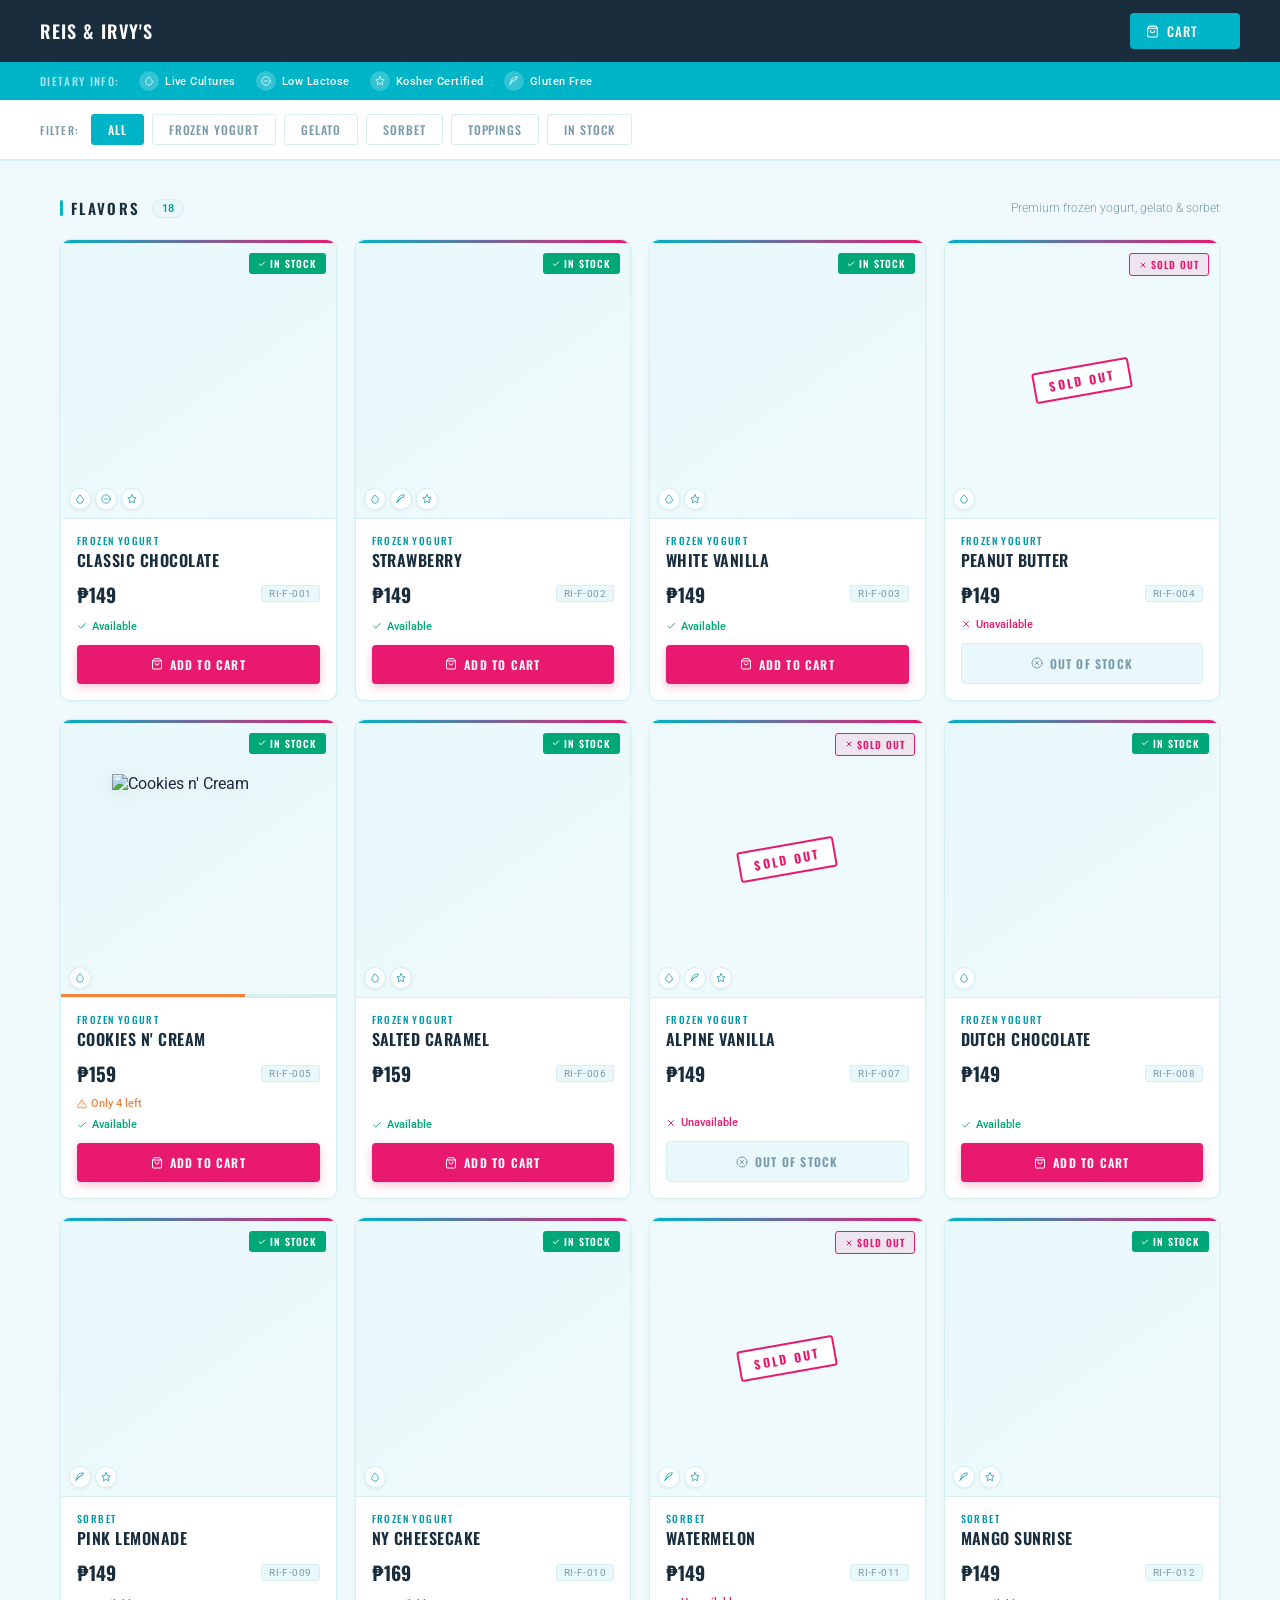
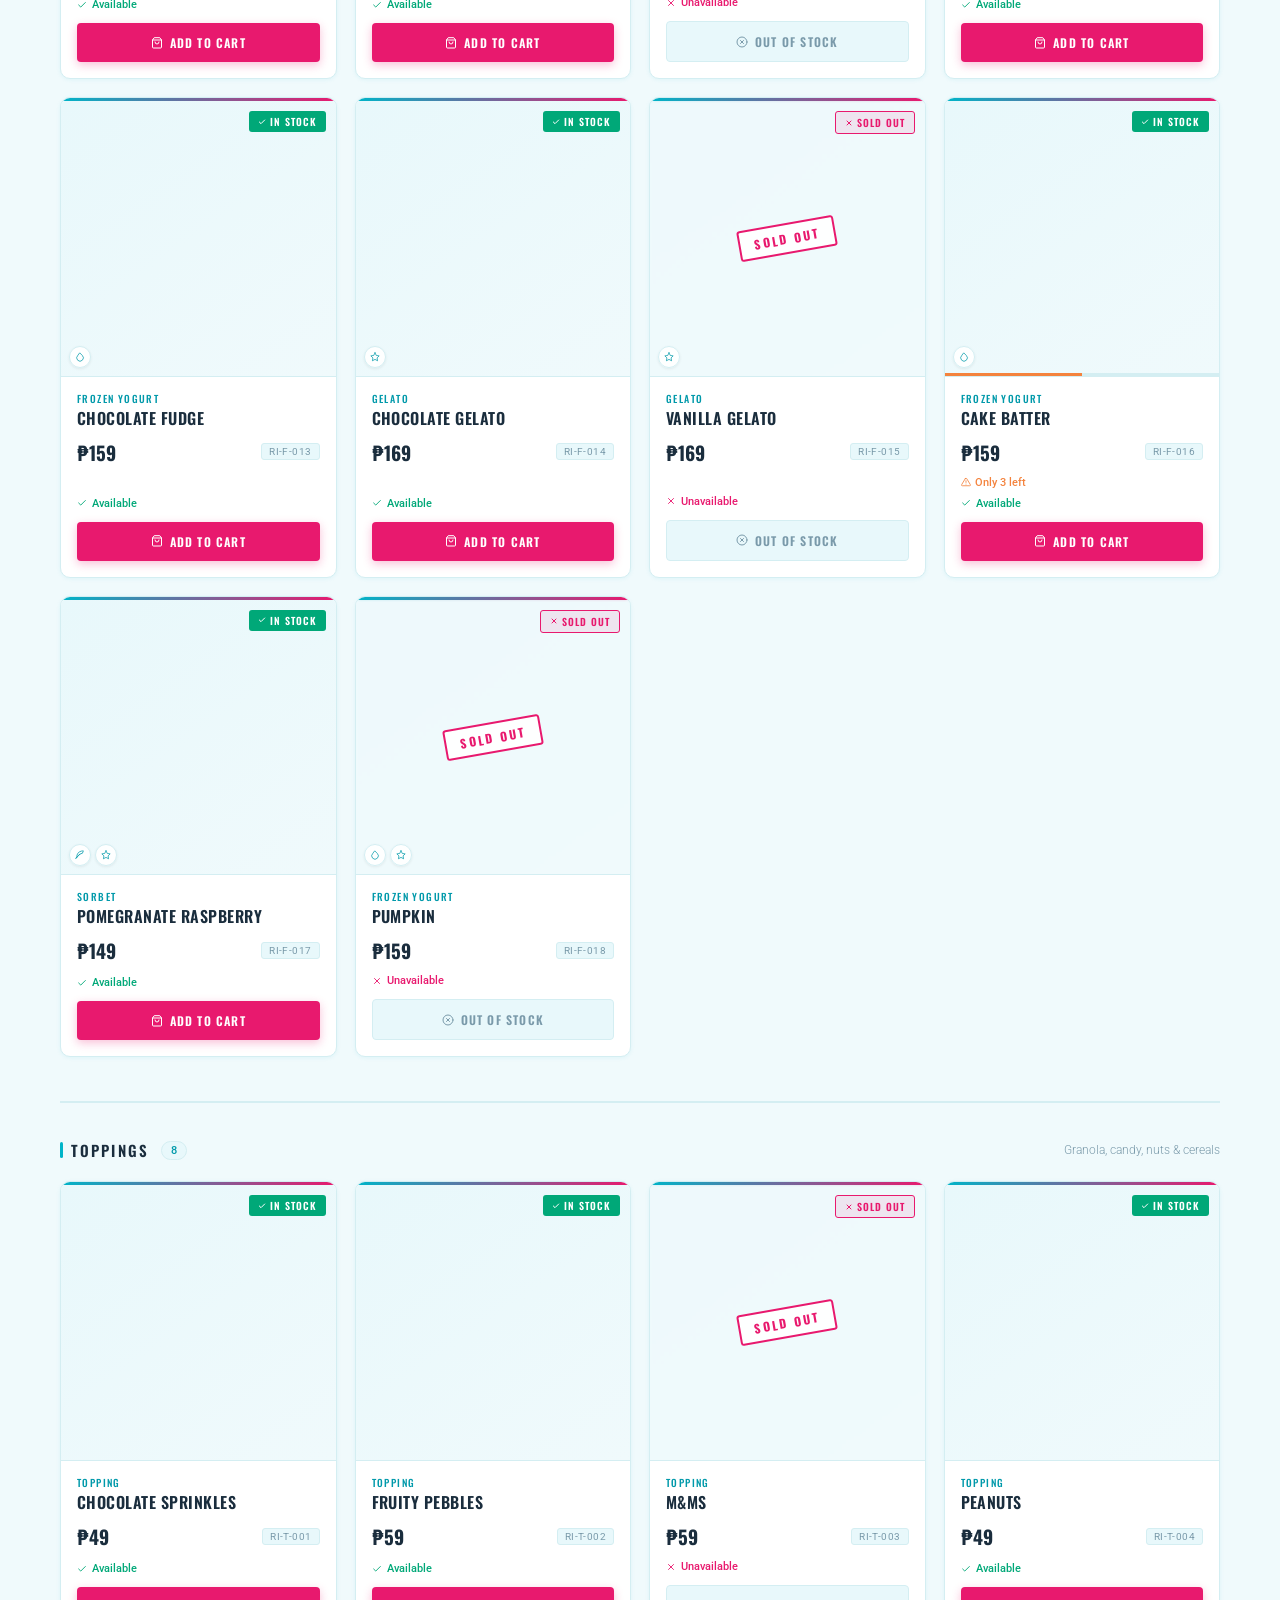
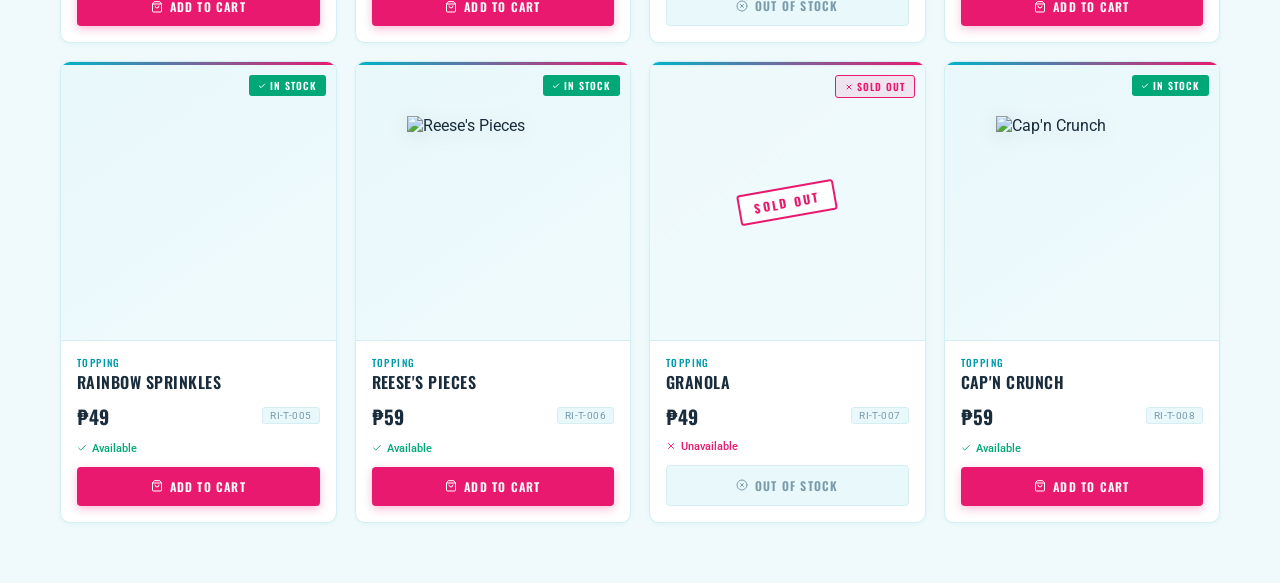
==== templates/product-grid.html @ 09b1f062 "product grid" ====
<!DOCTYPE html>
<html lang="en">

<head>
	<meta charset="UTF-8">
	<meta name="viewport" content="width=device-width, initial-scale=1.0">
	<title>Reis & Irvy's — Shop</title>
	<link
		href="https://fonts.googleapis.com/css2?family=Oswald:wght@400;500;600;700&family=Roboto:wght@300;400;500&display=swap"
		rel="stylesheet">
	<style>
		:root {
			--teal: #00b4c8;
			--teal-dark: #0099aa;
			--teal-light: #e8f8fb;
			--pink: #e8196e;
			--navy: #1a2d3d;
			--white: #ffffff;
			--bg: #f0fafc;
			--border: #d4eef2;
			--muted: #7a9aaa;
			--green: #00a878;
			--orange: #f4833d;
		}

		* {
			margin: 0;
			padding: 0;
			box-sizing: border-box;
		}

		body {
			background: var(--bg);
			color: var(--navy);
			font-family: 'Roboto', sans-serif;
			min-height: 100vh;
		}

		/* ── Header ── */
		.header {
			background: var(--navy);
			padding: 0 40px;
			height: 62px;
			display: flex;
			align-items: center;
			justify-content: space-between;
		}

		.header-logo {
			height: 34px;
			object-fit: contain;
			filter: brightness(0) invert(1);
		}

		.header-logo-text {
			font-family: 'Oswald', sans-serif;
			font-size: 18px;
			font-weight: 600;
			color: #fff;
			letter-spacing: 0.06em;
			text-transform: uppercase;
			display: none;
		}

		.header-right {
			display: flex;
			align-items: center;
			gap: 10px;
		}

		.cart-btn {
			display: flex;
			align-items: center;
			gap: 8px;
			background: var(--teal);
			color: #fff;
			border: none;
			padding: 8px 16px;
			border-radius: 4px;
			font-family: 'Oswald', sans-serif;
			font-size: 13px;
			font-weight: 500;
			letter-spacing: 0.08em;
			text-transform: uppercase;
			cursor: pointer;
			transition: background 0.18s;
		}

		.cart-btn:hover {
			background: var(--teal-dark);
		}

		.cart-count {
			background: var(--pink);
			color: #fff;
			font-size: 10px;
			font-weight: 700;
			min-width: 18px;
			height: 18px;
			border-radius: 9px;
			display: flex;
			align-items: center;
			justify-content: center;
			padding: 0 5px;
			opacity: 0;
			transition: opacity 0.2s;
		}

		.cart-count.show {
			opacity: 1;
		}

		/* ── Diet strip ── */
		.diet-strip {
			background: var(--teal);
			padding: 9px 40px;
			display: flex;
			align-items: center;
			gap: 20px;
			flex-wrap: wrap;
		}

		.diet-strip-label {
			font-family: 'Oswald', sans-serif;
			font-size: 11px;
			font-weight: 500;
			letter-spacing: 0.12em;
			text-transform: uppercase;
			color: rgba(255, 255, 255, 0.65);
		}

		.diet-pill {
			display: flex;
			align-items: center;
			gap: 6px;
			font-size: 11px;
			font-weight: 500;
			color: #fff;
			letter-spacing: 0.04em;
		}

		.diet-pill-icon {
			width: 20px;
			height: 20px;
			background: rgba(255, 255, 255, 0.2);
			border-radius: 50%;
			display: flex;
			align-items: center;
			justify-content: center;
		}

		.diet-pill-icon svg {
			width: 10px;
			height: 10px;
			stroke: #fff;
			fill: none;
			stroke-width: 1.8;
			stroke-linecap: round;
			stroke-linejoin: round;
		}

		/* ── Filter bar ── */
		.filter-bar {
			background: var(--white);
			border-bottom: 2px solid var(--border);
			padding: 14px 40px;
			display: flex;
			align-items: center;
			gap: 8px;
			flex-wrap: wrap;
		}

		.filter-label {
			font-family: 'Oswald', sans-serif;
			font-size: 11px;
			font-weight: 500;
			letter-spacing: 0.1em;
			text-transform: uppercase;
			color: var(--muted);
			margin-right: 4px;
		}

		.filter-btn {
			background: transparent;
			border: 1.5px solid var(--border);
			color: var(--muted);
			font-family: 'Oswald', sans-serif;
			font-size: 12px;
			font-weight: 500;
			padding: 6px 16px;
			border-radius: 3px;
			cursor: pointer;
			transition: all 0.15s;
			letter-spacing: 0.08em;
			text-transform: uppercase;
		}

		.filter-btn:hover {
			border-color: var(--teal);
			color: var(--teal);
			background: var(--teal-light);
		}

		.filter-btn.active {
			background: var(--teal);
			border-color: var(--teal);
			color: #fff;
		}

		.filter-btn.active-pink {
			background: var(--pink);
			border-color: var(--pink);
			color: #fff;
		}

		/* ── Main ── */
		.main {
			max-width: 1240px;
			margin: 0 auto;
			padding: 36px 40px 60px;
		}

		/* ── Section label ── */
		.section-label {
			display: flex;
			align-items: center;
			gap: 12px;
			margin-bottom: 20px;
		}

		.section-label h2 {
			font-family: 'Oswald', sans-serif;
			font-size: 15px;
			font-weight: 600;
			letter-spacing: 0.14em;
			text-transform: uppercase;
			color: var(--navy);
			display: flex;
			align-items: center;
			gap: 8px;
		}

		.section-label h2::before {
			content: '';
			width: 3px;
			height: 16px;
			background: var(--teal);
			border-radius: 2px;
			display: inline-block;
		}

		.section-label .count {
			font-family: 'Roboto', sans-serif;
			font-size: 11px;
			font-weight: 500;
			color: var(--teal-dark);
			background: var(--teal-light);
			border: 1px solid var(--border);
			padding: 2px 9px;
			border-radius: 20px;
		}

		.section-label .desc {
			font-size: 12px;
			color: var(--muted);
			font-weight: 300;
			margin-left: auto;
		}

		/* ── Divider ── */
		.section-gap {
			margin: 44px 0 36px;
			border: none;
			border-top: 2px solid var(--border);
		}

		/* ── Grid ── */
		.product-grid {
			display: grid;
			grid-template-columns: repeat(4, 1fr);
			gap: 18px;
		}

		@media (max-width: 1080px) {
			.product-grid {
				grid-template-columns: repeat(3, 1fr);
			}
		}

		@media (max-width: 720px) {
			.product-grid {
				grid-template-columns: repeat(2, 1fr);
			}
		}

		@media (max-width: 460px) {
			.product-grid {
				grid-template-columns: 1fr;
			}
		}

		/* ── Card ── */
		.product-card {
			background: var(--white);
			border-radius: 10px;
			border: 1.5px solid var(--border);
			overflow: hidden;
			transition: transform 0.22s, box-shadow 0.22s;
			display: none;
			flex-direction: column;
			box-shadow: 0 1px 4px rgba(0, 180, 200, 0.08);
		}

		.product-card.visible {
			display: flex;
		}

		.product-card:hover {
			transform: translateY(-4px);
			box-shadow: 0 8px 28px rgba(0, 180, 200, 0.16);
		}

		/* Top accent line */
		.card-accent {
			height: 3px;
			background: linear-gradient(90deg, var(--teal), var(--pink));
		}

		/* Image */
		.product-image {
			aspect-ratio: 1;
			background: linear-gradient(145deg, #e8f8fb, #f0fafc);
			display: flex;
			align-items: center;
			justify-content: center;
			position: relative;
			padding: 24px;
			overflow: hidden;
		}

		.product-image img {
			width: 76%;
			height: 76%;
			object-fit: contain;
			transition: transform 0.38s;
			mix-blend-mode: multiply;
			filter: drop-shadow(0 4px 10px rgba(0, 0, 0, 0.10));
		}

		.product-card:hover .product-image img {
			transform: scale(1.06);
		}

		/* Stock badge */
		.stock-badge {
			position: absolute;
			top: 10px;
			right: 10px;
			font-family: 'Oswald', sans-serif;
			font-size: 10px;
			font-weight: 600;
			letter-spacing: 0.1em;
			text-transform: uppercase;
			padding: 3px 9px;
			border-radius: 3px;
			display: flex;
			align-items: center;
			gap: 4px;
			z-index: 3;
		}

		.stock-badge.in-stock {
			background: var(--green);
			color: #fff;
		}

		.stock-badge.out-of-stock {
			background: rgba(232, 25, 110, 0.09);
			color: var(--pink);
			border: 1px solid var(--pink);
		}

		/* Sold overlay */
		.sold-overlay {
			position: absolute;
			inset: 0;
			background: rgba(240, 250, 252, 0.72);
			display: flex;
			align-items: center;
			justify-content: center;
			z-index: 2;
			backdrop-filter: blur(1px);
		}

		.sold-stamp {
			font-family: 'Oswald', sans-serif;
			font-size: 12px;
			font-weight: 700;
			letter-spacing: 0.2em;
			text-transform: uppercase;
			color: var(--pink);
			border: 2px solid var(--pink);
			padding: 5px 14px;
			border-radius: 3px;
			transform: rotate(-10deg);
			background: rgba(255, 255, 255, 0.85);
		}

		/* Dietary icons */
		.dietary-icons {
			position: absolute;
			bottom: 8px;
			left: 8px;
			display: flex;
			gap: 4px;
			z-index: 3;
		}

		.diet-icon {
			width: 22px;
			height: 22px;
			background: rgba(255, 255, 255, 0.92);
			border: 1.5px solid var(--border);
			border-radius: 50%;
			display: flex;
			align-items: center;
			justify-content: center;
			box-shadow: 0 1px 3px rgba(0, 0, 0, 0.07);
		}

		.diet-icon svg {
			width: 10px;
			height: 10px;
			stroke: var(--teal-dark);
			fill: none;
			stroke-width: 1.8;
			stroke-linecap: round;
			stroke-linejoin: round;
		}

		/* Low stock bar */
		.low-bar {
			position: absolute;
			bottom: 0;
			left: 0;
			right: 0;
			height: 3px;
			background: var(--border);
		}

		.low-bar-fill {
			height: 100%;
			background: var(--orange);
		}

		/* ── Product info ── */
		.product-info {
			padding: 14px 16px 16px;
			border-top: 1.5px solid var(--border);
			flex: 1;
			display: flex;
			flex-direction: column;
			gap: 0;
		}

		.product-type {
			font-family: 'Oswald', sans-serif;
			font-size: 10px;
			font-weight: 500;
			letter-spacing: 0.14em;
			text-transform: uppercase;
			color: var(--teal-dark);
			margin-bottom: 3px;
		}

		.product-name {
			font-family: 'Oswald', sans-serif;
			font-size: 16px;
			font-weight: 600;
			letter-spacing: 0.03em;
			text-transform: uppercase;
			color: var(--navy);
			line-height: 1.2;
			margin-bottom: 10px;
		}

		.product-row {
			display: flex;
			align-items: center;
			justify-content: space-between;
			margin-bottom: 10px;
		}

		.product-price {
			font-family: 'Oswald', sans-serif;
			font-size: 19px;
			font-weight: 700;
			color: var(--navy);
		}

		.product-sku {
			font-size: 10px;
			color: var(--muted);
			background: var(--teal-light);
			border: 1px solid var(--border);
			padding: 2px 7px;
			border-radius: 3px;
			letter-spacing: 0.04em;
		}

		.low-note {
			font-size: 11px;
			font-weight: 500;
			color: var(--orange);
			margin-bottom: 8px;
			display: flex;
			align-items: center;
			gap: 4px;
		}

		.low-note svg {
			width: 10px;
			height: 10px;
			stroke: currentColor;
			fill: none;
			stroke-width: 2;
			stroke-linecap: round;
			stroke-linejoin: round;
		}

		.avail-row {
			font-size: 11px;
			font-weight: 500;
			display: flex;
			align-items: center;
			gap: 5px;
			margin-bottom: 12px;
			margin-top: auto;
		}

		.avail-row svg {
			width: 10px;
			height: 10px;
			stroke: currentColor;
			fill: none;
			stroke-width: 2.2;
			stroke-linecap: round;
			stroke-linejoin: round;
		}

		.avail-row.yes {
			color: var(--green);
		}

		.avail-row.no {
			color: var(--pink);
		}

		/* ── Buttons ── */
		.btn-cart,
		.btn-out {
			width: 100%;
			padding: 11px;
			display: flex;
			align-items: center;
			justify-content: center;
			gap: 7px;
			font-family: 'Oswald', sans-serif;
			font-size: 12px;
			font-weight: 600;
			letter-spacing: 0.1em;
			text-transform: uppercase;
			border-radius: 4px;
			border: none;
			cursor: pointer;
			transition: all 0.18s;
		}

		.btn-cart {
			background: var(--pink);
			color: #fff;
			box-shadow: 0 3px 10px rgba(232, 25, 110, 0.28);
		}

		.btn-cart:hover:not(:disabled) {
			background: #cc1560;
			transform: translateY(-1px);
			box-shadow: 0 5px 16px rgba(232, 25, 110, 0.36);
		}

		.btn-cart.added {
			background: var(--green);
			box-shadow: none;
		}

		.btn-out {
			background: var(--teal-light);
			color: var(--muted);
			border: 1.5px solid var(--border);
			cursor: not-allowed;
		}

		.btn-icon {
			width: 12px;
			height: 12px;
			stroke: currentColor;
			fill: none;
			stroke-width: 2;
			stroke-linecap: round;
			stroke-linejoin: round;
			flex-shrink: 0;
		}

		/* ── Toast ── */
		.toast {
			position: fixed;
			bottom: 24px;
			right: 24px;
			background: var(--navy);
			color: #fff;
			font-family: 'Roboto', sans-serif;
			font-size: 13px;
			font-weight: 500;
			padding: 13px 18px;
			border-radius: 8px;
			border-left: 4px solid var(--teal);
			display: flex;
			align-items: center;
			gap: 10px;
			min-width: 210px;
			opacity: 0;
			transform: translateY(10px);
			transition: all 0.26s ease;
			pointer-events: none;
			z-index: 200;
			box-shadow: 0 8px 24px rgba(0, 0, 0, 0.18);
		}

		.toast.show {
			opacity: 1;
			transform: translateY(0);
		}

		.toast svg {
			width: 14px;
			height: 14px;
			stroke: var(--teal);
			fill: none;
			stroke-width: 2;
			stroke-linecap: round;
			stroke-linejoin: round;
		}

		.toast-num {
			margin-left: auto;
			background: var(--teal);
			color: #fff;
			font-size: 11px;
			font-weight: 700;
			padding: 2px 8px;
			border-radius: 3px;
		}
	</style>
</head>

<body>

	<!-- SVG sprite -->
	<svg style="display:none">
		<symbol id="ic-check" viewBox="0 0 24 24" fill="none" stroke-width="2.2" stroke-linecap="round"
			stroke-linejoin="round">
			<polyline points="20 6 9 17 4 12" />
		</symbol>
		<symbol id="ic-x" viewBox="0 0 24 24" fill="none" stroke-width="2" stroke-linecap="round"
			stroke-linejoin="round">
			<circle cx="12" cy="12" r="10" />
			<line x1="15" y1="9" x2="9" y2="15" />
			<line x1="9" y1="9" x2="15" y2="15" />
		</symbol>
		<symbol id="ic-cart" viewBox="0 0 24 24" fill="none" stroke-width="2" stroke-linecap="round"
			stroke-linejoin="round">
			<path d="M6 2L3 6v14a2 2 0 002 2h14a2 2 0 002-2V6l-3-4z" />
			<line x1="3" y1="6" x2="21" y2="6" />
			<path d="M16 10a4 4 0 01-8 0" />
		</symbol>
		<symbol id="ic-alert" viewBox="0 0 24 24" fill="none" stroke-width="2" stroke-linecap="round"
			stroke-linejoin="round">
			<path d="M10.29 3.86L1.82 18a2 2 0 001.71 3h16.94a2 2 0 001.71-3L13.71 3.86a2 2 0 00-3.42 0z" />
			<line x1="12" y1="9" x2="12" y2="13" />
			<line x1="12" y1="17" x2="12.01" y2="17" />
		</symbol>
		<symbol id="ic-leaf" viewBox="0 0 24 24" fill="none" stroke-width="1.8" stroke-linecap="round"
			stroke-linejoin="round">
			<path d="M17 8C8 10 5.9 16.17 3.82 19.03 3 20 2 20 2 20c0 0 2-2 3-8 1-6 8-10 15-10 0 0-1 6-3 6" />
			<path d="M2 20l10-10" />
		</symbol>
		<symbol id="ic-star" viewBox="0 0 24 24" fill="none" stroke-width="1.8" stroke-linecap="round"
			stroke-linejoin="round">
			<polygon
				points="12 2 15.09 8.26 22 9.27 17 14.14 18.18 21.02 12 17.77 5.82 21.02 7 14.14 2 9.27 8.91 8.26 12 2" />
		</symbol>
		<symbol id="ic-drop" viewBox="0 0 24 24" fill="none" stroke-width="1.8" stroke-linecap="round"
			stroke-linejoin="round">
			<path d="M12 2.69l5.66 5.66a8 8 0 11-11.31 0z" />
		</symbol>
		<symbol id="ic-minus" viewBox="0 0 24 24" fill="none" stroke-width="1.8" stroke-linecap="round"
			stroke-linejoin="round">
			<circle cx="12" cy="12" r="10" />
			<line x1="8" y1="12" x2="16" y2="12" />
		</symbol>
	</svg>

	<!-- Header -->
	<header class="header">
		<img class="header-logo" src="https://reisandirvys.com/images/ReisAndIrvys_Logo_RGB.png" alt="Reis & Irvy's"
			onerror="this.style.display='none';document.getElementById('logoText').style.display='block'">
		<span class="header-logo-text" id="logoText">Reis &amp; Irvy's</span>

		<div class="header-right">
			<button class="cart-btn" id="cartBtn">
				<svg width="13" height="13" viewBox="0 0 24 24" fill="none" stroke="currentColor" stroke-width="2"
					stroke-linecap="round" stroke-linejoin="round">
					<path d="M6 2L3 6v14a2 2 0 002 2h14a2 2 0 002-2V6l-3-4z" />
					<line x1="3" y1="6" x2="21" y2="6" />
					<path d="M16 10a4 4 0 01-8 0" />
				</svg>
				Cart
				<span class="cart-count" id="cartCount">0</span>
			</button>
		</div>
	</header>

	<!-- Dietary legend -->
	<div class="diet-strip">
		<span class="diet-strip-label">Dietary Info:</span>
		<div class="diet-pill">
			<div class="diet-pill-icon"><svg viewBox="0 0 24 24">
					<use href="#ic-drop" />
				</svg></div>
			Live Cultures
		</div>
		<div class="diet-pill">
			<div class="diet-pill-icon"><svg viewBox="0 0 24 24">
					<use href="#ic-minus" />
				</svg></div>
			Low Lactose
		</div>
		<div class="diet-pill">
			<div class="diet-pill-icon"><svg viewBox="0 0 24 24">
					<use href="#ic-star" />
				</svg></div>
			Kosher Certified
		</div>
		<div class="diet-pill">
			<div class="diet-pill-icon"><svg viewBox="0 0 24 24">
					<use href="#ic-leaf" />
				</svg></div>
			Gluten Free
		</div>
	</div>

	<!-- Filters -->
	<div class="filter-bar">
		<span class="filter-label">Filter:</span>
		<button class="filter-btn active" onclick="filter('all',this)">All</button>
		<button class="filter-btn" onclick="filter('froyo',this)">Frozen Yogurt</button>
		<button class="filter-btn" onclick="filter('gelato',this)">Gelato</button>
		<button class="filter-btn" onclick="filter('sorbet',this)">Sorbet</button>
		<button class="filter-btn" onclick="filter('topping',this)">Toppings</button>
		<button class="filter-btn" onclick="filter('instock',this)">In Stock</button>
	</div>

	<!-- Main -->
	<div class="main">

		<!-- Flavors -->
		<div class="section-label">
			<h2>Flavors</h2>
			<span class="count" id="flavorCount">0</span>
			<span class="desc">Premium frozen yogurt, gelato &amp; sorbet</span>
		</div>
		<div class="product-grid" id="flavorGrid"></div>

		<hr class="section-gap">

		<!-- Toppings -->
		<div class="section-label">
			<h2>Toppings</h2>
			<span class="count" id="toppingCount">0</span>
			<span class="desc">Granola, candy, nuts &amp; cereals</span>
		</div>
		<div class="product-grid" id="toppingGrid"></div>

	</div>

	<!-- Toast -->
	<div class="toast" id="toast">
		<svg viewBox="0 0 24 24">
			<use href="#ic-cart" />
		</svg>
		Added to cart
		<span class="toast-num" id="toastNum">0</span>
	</div>

	<script>
		const BASE = 'https://reisandirvys.com/images/flavors/';
		const TBASE = 'https://reisandirvys.com/images/toppings/';

		const TYPE_LABEL = { froyo: 'Frozen Yogurt', gelato: 'Gelato', sorbet: 'Sorbet', topping: 'Topping' };

		const DIET = {
			gluten_free: { icon: 'ic-leaf', tip: 'Gluten Free' },
			kosher: { icon: 'ic-star', tip: 'Kosher Certified' },
			live_cultures: { icon: 'ic-drop', tip: 'Live Cultures' },
			low_lactose: { icon: 'ic-minus', tip: 'Decreased Lactose' },
		};

		const flavors = [
			{ id: 1, name: 'Classic Chocolate', sku: 'RI-F-001', price: '₱149', type: 'froyo', img: BASE + 'ClassicChocolate.png', status: 'instock', qty: 42, dietary: ['live_cultures', 'low_lactose', 'kosher'] },
			{ id: 2, name: 'Strawberry', sku: 'RI-F-002', price: '₱149', type: 'froyo', img: BASE + 'Strawberry.png', status: 'instock', qty: 30, dietary: ['live_cultures', 'gluten_free', 'kosher'] },
			{ id: 3, name: 'White Vanilla', sku: 'RI-F-003', price: '₱149', type: 'froyo', img: BASE + 'WhiteVanilla.png', status: 'instock', qty: 25, dietary: ['live_cultures', 'kosher'] },
			{ id: 4, name: 'Peanut Butter', sku: 'RI-F-004', price: '₱149', type: 'froyo', img: BASE + 'PeanutButter.png', status: 'outofstock', qty: 0, dietary: ['live_cultures'] },
			{ id: 5, name: "Cookies n' Cream", sku: 'RI-F-005', price: '₱159', type: 'froyo', img: BASE + 'CookiesnCream.png', status: 'instock', qty: 4, dietary: ['live_cultures'] },
			{ id: 6, name: 'Salted Caramel', sku: 'RI-F-006', price: '₱159', type: 'froyo', img: BASE + 'SaltedCaramel.png', status: 'instock', qty: 18, dietary: ['live_cultures', 'kosher'] },
			{ id: 7, name: 'Alpine Vanilla', sku: 'RI-F-007', price: '₱149', type: 'froyo', img: BASE + 'AlpineVanilla.png', status: 'outofstock', qty: 0, dietary: ['live_cultures', 'gluten_free', 'kosher'] },
			{ id: 8, name: 'Dutch Chocolate', sku: 'RI-F-008', price: '₱149', type: 'froyo', img: BASE + 'DutchChocolate.png', status: 'instock', qty: 20, dietary: ['live_cultures'] },
			{ id: 9, name: 'Pink Lemonade', sku: 'RI-F-009', price: '₱149', type: 'sorbet', img: BASE + 'PinkLemonade.png', status: 'instock', qty: 12, dietary: ['gluten_free', 'kosher'] },
			{ id: 10, name: 'NY Cheesecake', sku: 'RI-F-010', price: '₱169', type: 'froyo', img: BASE + 'NYCheesecake.png', status: 'instock', qty: 9, dietary: ['live_cultures'] },
			{ id: 11, name: 'Watermelon', sku: 'RI-F-011', price: '₱149', type: 'sorbet', img: BASE + 'Watermelon.png', status: 'outofstock', qty: 0, dietary: ['gluten_free', 'kosher'] },
			{ id: 12, name: 'Mango Sunrise', sku: 'RI-F-012', price: '₱149', type: 'sorbet', img: BASE + 'MangoSunrise.png', status: 'instock', qty: 15, dietary: ['gluten_free', 'kosher'] },
			{ id: 13, name: 'Chocolate Fudge', sku: 'RI-F-013', price: '₱159', type: 'froyo', img: BASE + 'ChocolateFudge.png', status: 'instock', qty: 7, dietary: ['live_cultures'] },
			{ id: 14, name: 'Chocolate Gelato', sku: 'RI-F-014', price: '₱169', type: 'gelato', img: BASE + 'ChocolateGelato.png', status: 'instock', qty: 11, dietary: ['kosher'] },
			{ id: 15, name: 'Vanilla Gelato', sku: 'RI-F-015', price: '₱169', type: 'gelato', img: BASE + 'VanillaGelato.png', status: 'outofstock', qty: 0, dietary: ['kosher'] },
			{ id: 16, name: 'Cake Batter', sku: 'RI-F-016', price: '₱159', type: 'froyo', img: BASE + 'CakeBatter.png', status: 'instock', qty: 3, dietary: ['live_cultures'] },
			{ id: 17, name: 'Pomegranate Raspberry', sku: 'RI-F-017', price: '₱149', type: 'sorbet', img: BASE + 'PomegranateRaspberry.png', status: 'instock', qty: 20, dietary: ['gluten_free', 'kosher'] },
			{ id: 18, name: 'Pumpkin', sku: 'RI-F-018', price: '₱159', type: 'froyo', img: BASE + 'Pumpkin.png', status: 'outofstock', qty: 0, dietary: ['live_cultures', 'kosher'] },
		];

		const toppings = [
			{ id: 101, name: 'Chocolate Sprinkles', sku: 'RI-T-001', price: '₱49', type: 'topping', img: TBASE + 'ChocolateSprinkles.png', status: 'instock', qty: 99 },
			{ id: 102, name: 'Fruity Pebbles', sku: 'RI-T-002', price: '₱59', type: 'topping', img: TBASE + 'FruityPebbles.png', status: 'instock', qty: 80 },
			{ id: 103, name: 'M&Ms', sku: 'RI-T-003', price: '₱59', type: 'topping', img: TBASE + 'M&Ms.png', status: 'outofstock', qty: 0 },
			{ id: 104, name: 'Peanuts', sku: 'RI-T-004', price: '₱49', type: 'topping', img: TBASE + 'Peanuts.png', status: 'instock', qty: 99 },
			{ id: 105, name: 'Rainbow Sprinkles', sku: 'RI-T-005', price: '₱49', type: 'topping', img: TBASE + 'RainbowSprinkles.png', status: 'instock', qty: 99 },
			{ id: 106, name: "Reese's Pieces", sku: 'RI-T-006', price: '₱59', type: 'topping', img: TBASE + 'ReesesPieces.png', status: 'instock', qty: 45 },
			{ id: 107, name: 'Granola', sku: 'RI-T-007', price: '₱49', type: 'topping', img: TBASE + 'Granola.png', status: 'outofstock', qty: 0 },
			{ id: 108, name: "Cap'n Crunch", sku: 'RI-T-008', price: '₱59', type: 'topping', img: TBASE + 'CapNCrunch.png', status: 'instock', qty: 60 },
		];

		const LOW = 6;
		let cartTotal = 0, toastTimer;

		function ic(id) {
			return `<svg class="btn-icon"><use href="#${id}"/></svg>`;
		}

		function buildCard(p) {
			const ok = p.status === 'instock';
			const low = ok && p.qty != null && p.qty <= LOW;
			const pct = low ? Math.round((p.qty / LOW) * 100) : 100;

			const badge = ok
				? `<div class="stock-badge in-stock">
           <svg width="8" height="8" viewBox="0 0 24 24" fill="none" stroke="currentColor" stroke-width="3" stroke-linecap="round" stroke-linejoin="round"><polyline points="20 6 9 17 4 12"/></svg>
           In Stock
         </div>`
				: `<div class="stock-badge out-of-stock">
           <svg width="8" height="8" viewBox="0 0 24 24" fill="none" stroke="currentColor" stroke-width="3" stroke-linecap="round" stroke-linejoin="round"><line x1="18" y1="6" x2="6" y2="18"/><line x1="6" y1="6" x2="18" y2="18"/></svg>
           Sold Out
         </div>`;

			const overlay = !ok
				? `<div class="sold-overlay"><div class="sold-stamp">Sold Out</div></div>` : '';

			const diets = (p.dietary || []).map(d =>
				`<div class="diet-icon" title="${DIET[d]?.tip || d}">
         <svg viewBox="0 0 24 24"><use href="#${DIET[d]?.icon}"/></svg>
       </div>`
			).join('');

			const lowNote = low
				? `<div class="low-note">
           <svg viewBox="0 0 24 24"><use href="#ic-alert"/></svg>
           Only ${p.qty} left
         </div>` : '';

			const lowBar = low
				? `<div class="low-bar"><div class="low-bar-fill" style="width:${pct}%"></div></div>` : '';

			const availRow = ok
				? `<div class="avail-row yes">
           <svg viewBox="0 0 24 24"><use href="#ic-check"/></svg> Available
         </div>`
				: `<div class="avail-row no">
           <svg viewBox="0 0 24 24" width="10" height="10" fill="none" stroke="currentColor" stroke-width="2.2" stroke-linecap="round" stroke-linejoin="round"><line x1="18" y1="6" x2="6" y2="18"/><line x1="6" y1="6" x2="18" y2="18"/></svg>
           Unavailable
         </div>`;

			/* WooCommerce:
			 * Add to Cart → /?add-to-cart={id}&quantity=1
			 *   or POST admin-ajax.php action=woocommerce_add_to_cart
			 * status  → wc_get_product()->get_stock_status()
			 * qty     → wc_get_product()->get_stock_quantity()
			 */
			const btn = ok
				? `<button class="btn-cart" onclick="addToCart(this,${p.id},'${p.name.replace(/'/g, "\\'")}')">
           ${ic('ic-cart')} Add to Cart
         </button>`
				: `<button class="btn-out" disabled>
           ${ic('ic-x')} Out of Stock
         </button>`;

			return `
      <div class="product-card visible" data-type="${p.type}" data-status="${p.status}">
        <div class="card-accent"></div>
        <div class="product-image">
          <img src="${p.img}" alt="${p.name}" loading="lazy"
               onerror="this.src='https://via.placeholder.com/280x280/e8f8fb/00b4c8?text=${encodeURIComponent(p.name)}'">
          ${badge}
          ${overlay}
          ${diets ? `<div class="dietary-icons">${diets}</div>` : ''}
          ${lowBar}
        </div>
        <div class="product-info">
          <div class="product-type">${TYPE_LABEL[p.type] || p.type}</div>
          <div class="product-name">${p.name}</div>
          <div class="product-row">
            <span class="product-price">${p.price}</span>
            <span class="product-sku">${p.sku}</span>
          </div>
          ${lowNote}
          ${availRow}
          ${btn}
        </div>
      </div>`;
		}

		function render() {
			document.getElementById('flavorGrid').innerHTML = flavors.map(buildCard).join('');
			document.getElementById('toppingGrid').innerHTML = toppings.map(buildCard).join('');
			updateCounts();
		}

		function filter(f, btn) {
			document.querySelectorAll('.filter-btn').forEach(b => b.classList.remove('active', 'active-pink'));
			btn.classList.add(f === 'instock' ? 'active-pink' : 'active');

			document.querySelectorAll('.product-card').forEach(c => {
				const show = f === 'all' ? true
					: f === 'instock' ? c.dataset.status === 'instock'
						: c.dataset.type === f;
				c.classList.toggle('visible', show);
				c.style.display = show ? '' : 'none';
			});
			updateCounts();
		}

		function updateCounts() {
			let f = 0, t = 0;
			document.querySelectorAll('#flavorGrid  .product-card').forEach(c => { if (c.style.display !== 'none') f++; });
			document.querySelectorAll('#toppingGrid .product-card').forEach(c => { if (c.style.display !== 'none') t++; });
			document.getElementById('flavorCount').textContent = f;
			document.getElementById('toppingCount').textContent = t;
		}

		/* addToCart — swap setTimeout for real WC AJAX:
		 * fetch(`/?add-to-cart=${id}&quantity=1`)
		 */
		function addToCart(btn, id, name) {
			if (btn.disabled) return;
			btn.innerHTML = `${ic('ic-cart')} Adding…`;
			btn.disabled = true;

			setTimeout(() => {
				btn.innerHTML = `${ic('ic-check')} Added`;
				btn.classList.add('added');
				cartTotal++;
				const el = document.getElementById('cartCount');
				el.textContent = cartTotal;
				el.classList.add('show');
				showToast();

				setTimeout(() => {
					btn.innerHTML = `${ic('ic-cart')} Add to Cart`;
					btn.classList.remove('added');
					btn.disabled = false;
				}, 2500);
			}, 500);
		}

		function showToast() {
			const t = document.getElementById('toast');
			document.getElementById('toastNum').textContent = cartTotal;
			t.classList.add('show');
			clearTimeout(toastTimer);
			toastTimer = setTimeout(() => t.classList.remove('show'), 3000);
		}

		render();
	</script>
</body>

</html>
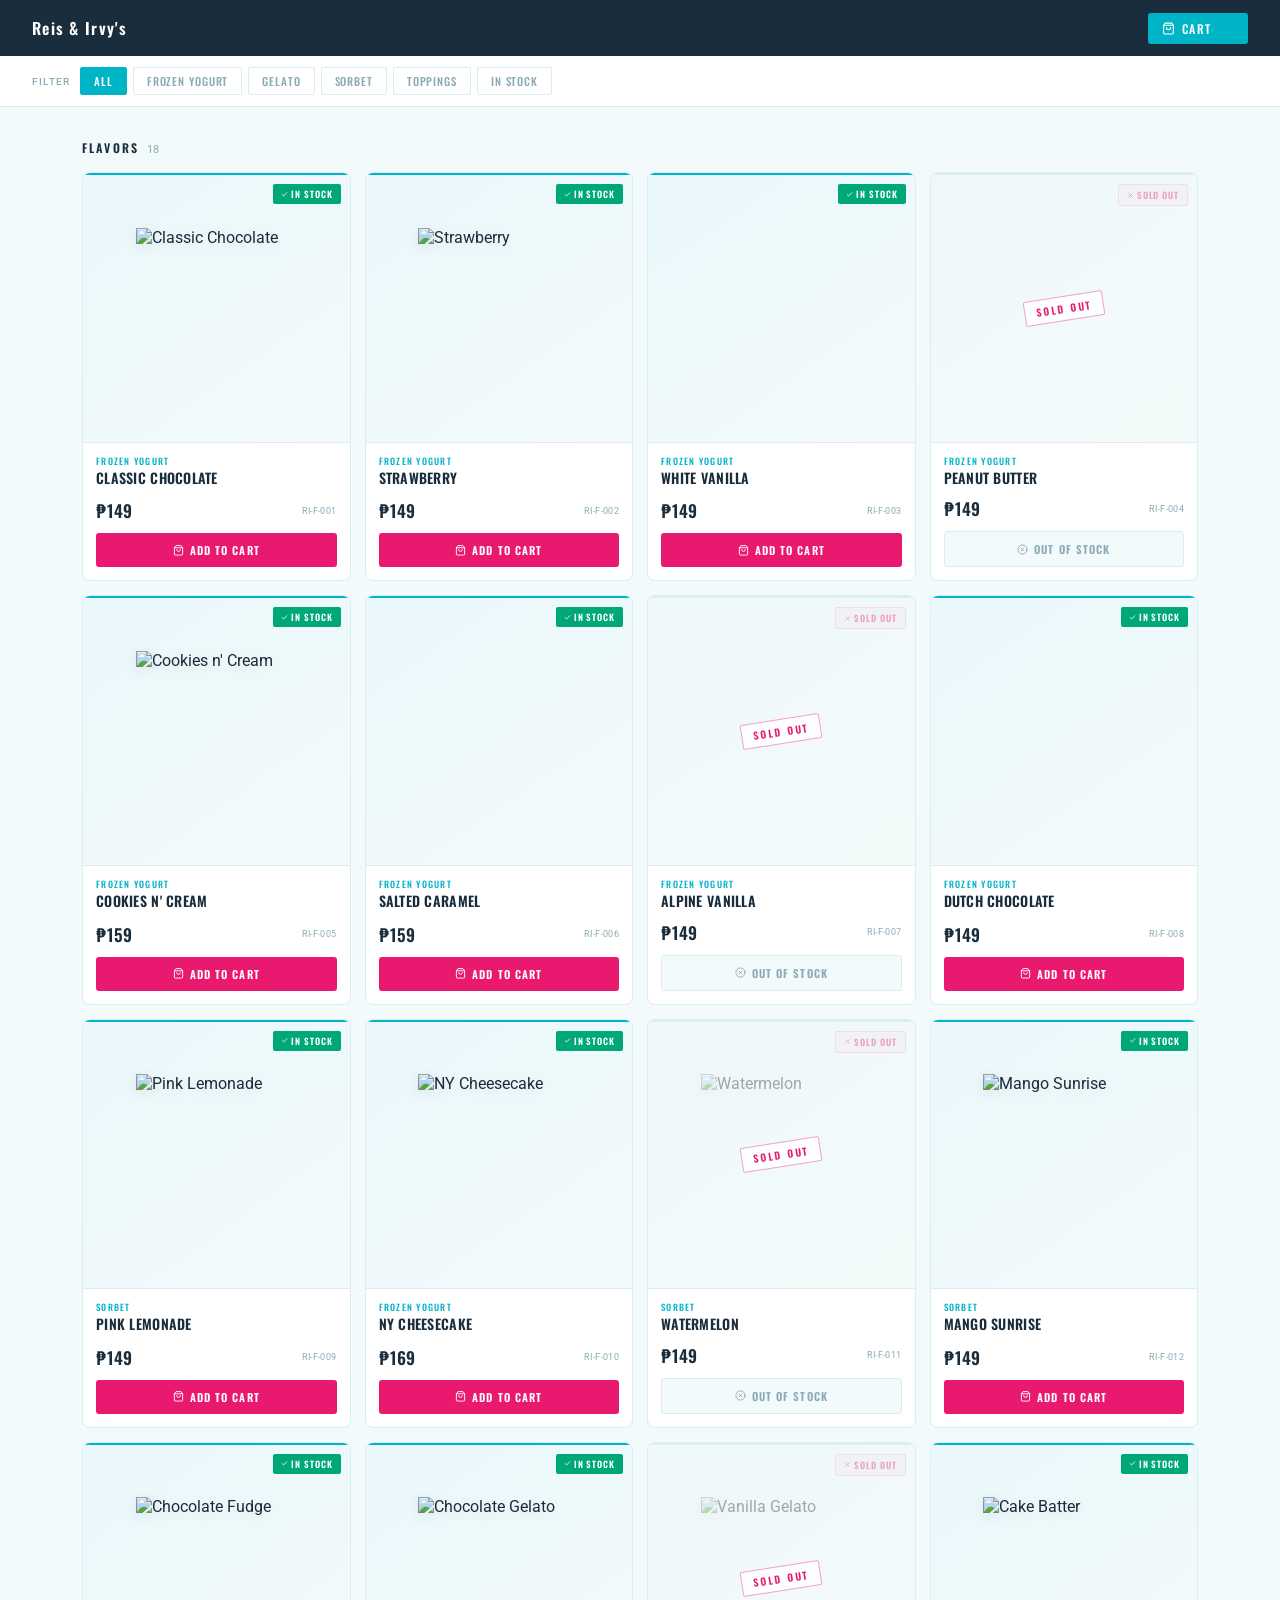
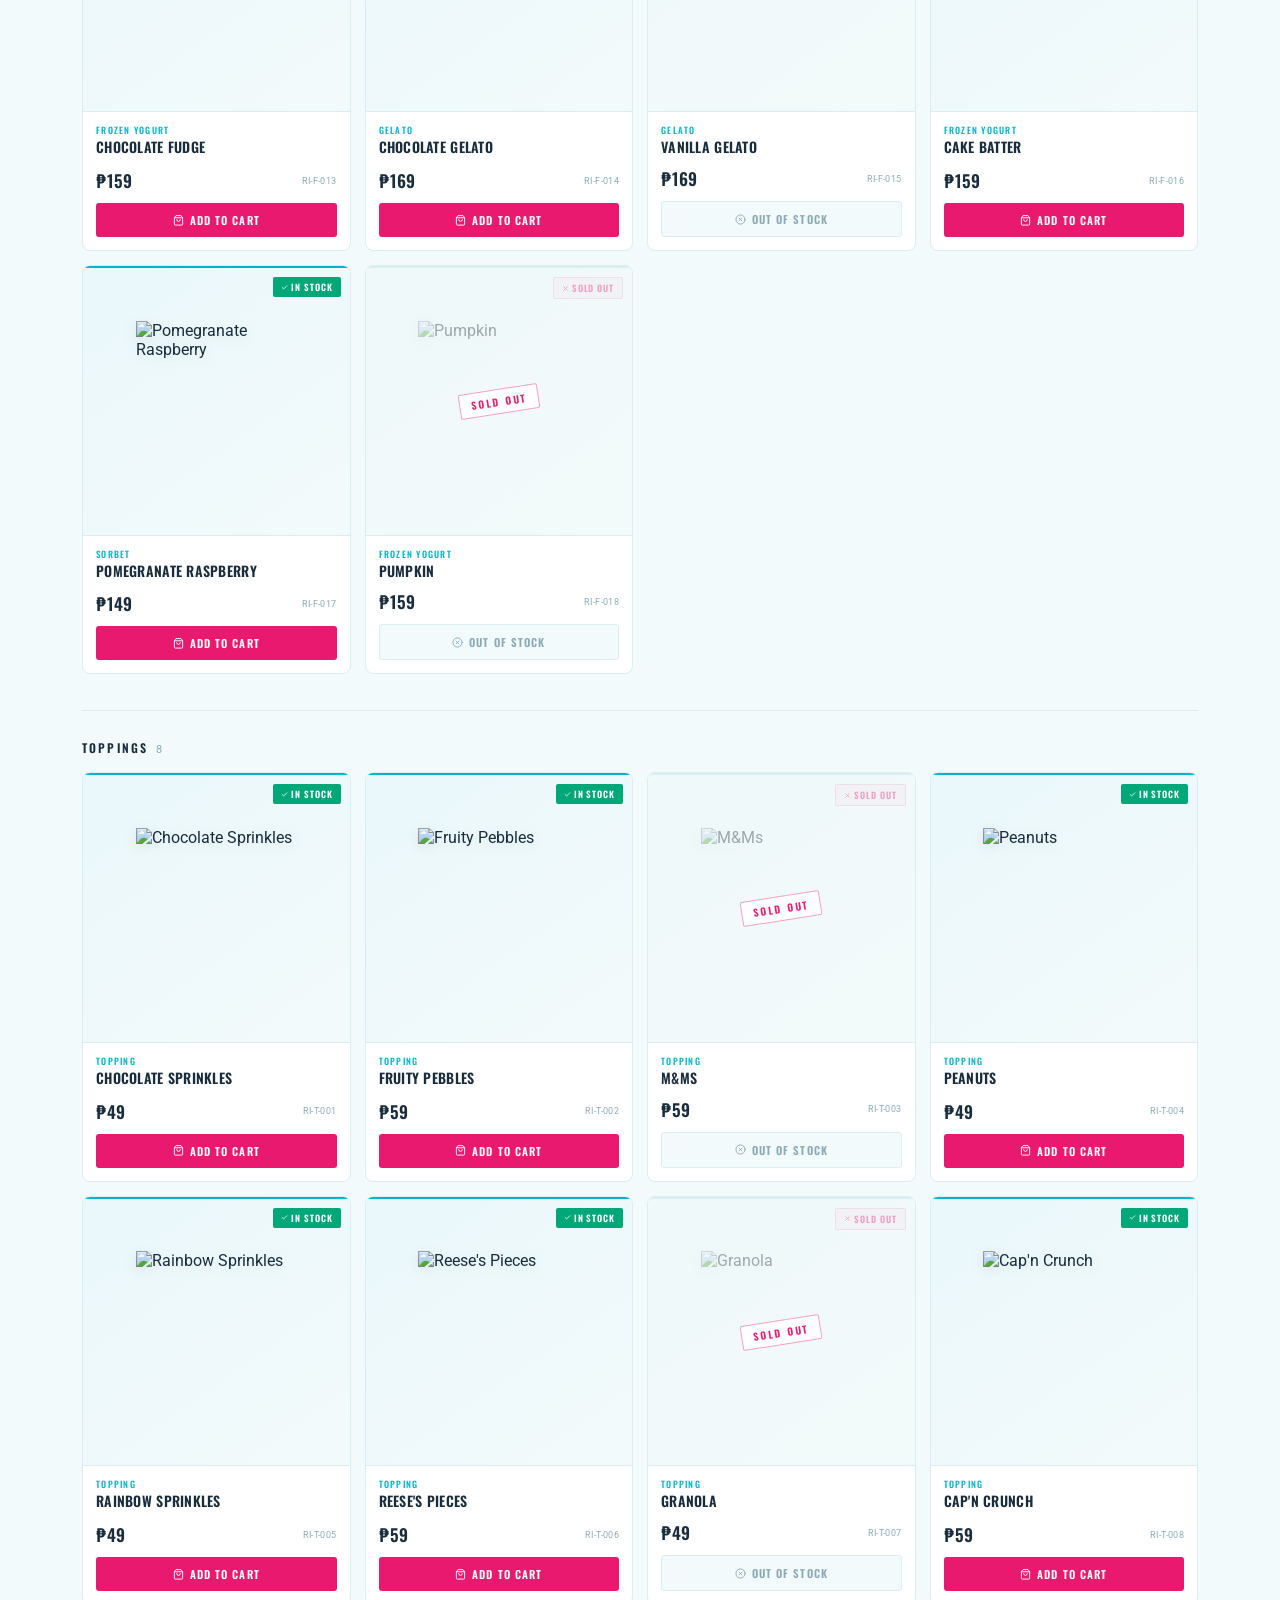
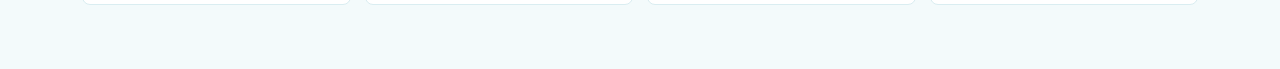
==== commit 5463eba4: "product grid(2)" ====
--- a/templates/product-grid.html
+++ b/templates/product-grid.html
@@ -4,23 +4,19 @@
 <head>
 	<meta charset="UTF-8">
 	<meta name="viewport" content="width=device-width, initial-scale=1.0">
-	<title>Reis & Irvy's — Shop</title>
-	<link
-		href="https://fonts.googleapis.com/css2?family=Oswald:wght@400;500;600;700&family=Roboto:wght@300;400;500&display=swap"
+	<title>Reis & Irvy's</title>
+	<link href="https://fonts.googleapis.com/css2?family=Oswald:wght@500;600&family=Roboto:wght@400;500&display=swap"
 		rel="stylesheet">
 	<style>
 		:root {
 			--teal: #00b4c8;
-			--teal-dark: #0099aa;
-			--teal-light: #e8f8fb;
+			--navy: #1a2d3d;
 			--pink: #e8196e;
-			--navy: #1a2d3d;
+			--green: #00a878;
+			--bg: #f3fafb;
 			--white: #ffffff;
-			--bg: #f0fafc;
-			--border: #d4eef2;
-			--muted: #7a9aaa;
-			--green: #00a878;
-			--orange: #f4833d;
+			--border: #daedf1;
+			--muted: #8aabb5;
 		}
 
 		* {
@@ -33,494 +29,410 @@
 			background: var(--bg);
 			color: var(--navy);
 			font-family: 'Roboto', sans-serif;
-			min-height: 100vh;
 		}
 
 		/* ── Header ── */
-		.header {
+		header {
 			background: var(--navy);
-			padding: 0 40px;
-			height: 62px;
+			height: 56px;
+			padding: 0 32px;
 			display: flex;
 			align-items: center;
 			justify-content: space-between;
 		}
 
-		.header-logo {
-			height: 34px;
-			object-fit: contain;
+		.logo {
+			height: 28px;
 			filter: brightness(0) invert(1);
 		}
 
-		.header-logo-text {
-			font-family: 'Oswald', sans-serif;
-			font-size: 18px;
+		.logo-text {
+			font-family: 'Oswald', sans-serif;
+			font-size: 16px;
 			font-weight: 600;
 			color: #fff;
-			letter-spacing: 0.06em;
-			text-transform: uppercase;
+			letter-spacing: 0.08em;
 			display: none;
 		}
 
-		.header-right {
-			display: flex;
-			align-items: center;
-			gap: 10px;
-		}
-
 		.cart-btn {
 			display: flex;
 			align-items: center;
-			gap: 8px;
+			gap: 7px;
 			background: var(--teal);
 			color: #fff;
 			border: none;
-			padding: 8px 16px;
-			border-radius: 4px;
-			font-family: 'Oswald', sans-serif;
-			font-size: 13px;
+			padding: 7px 14px;
+			border-radius: 3px;
+			font-family: 'Oswald', sans-serif;
+			font-size: 12px;
+			font-weight: 500;
+			letter-spacing: 0.1em;
+			text-transform: uppercase;
+			cursor: pointer;
+			transition: opacity 0.15s;
+		}
+
+		.cart-btn:hover {
+			opacity: 0.88;
+		}
+
+		.cart-btn svg {
+			width: 13px;
+			height: 13px;
+			stroke: #fff;
+			fill: none;
+			stroke-width: 2;
+			stroke-linecap: round;
+			stroke-linejoin: round;
+		}
+
+		.cart-pill {
+			background: var(--pink);
+			color: #fff;
+			font-size: 10px;
+			font-weight: 700;
+			min-width: 16px;
+			height: 16px;
+			border-radius: 8px;
+			display: flex;
+			align-items: center;
+			justify-content: center;
+			padding: 0 4px;
+			opacity: 0;
+			transition: opacity 0.2s;
+		}
+
+		.cart-pill.show {
+			opacity: 1;
+		}
+
+		/* ── Filters ── */
+		.filters {
+			background: var(--white);
+			border-bottom: 1px solid var(--border);
+			padding: 11px 32px;
+			display: flex;
+			align-items: center;
+			gap: 6px;
+			flex-wrap: wrap;
+		}
+
+		.f-label {
+			font-size: 10px;
+			font-weight: 500;
+			letter-spacing: 0.12em;
+			text-transform: uppercase;
+			color: var(--muted);
+			margin-right: 4px;
+		}
+
+		.f-btn {
+			border: 1px solid var(--border);
+			background: transparent;
+			color: var(--muted);
+			font-family: 'Oswald', sans-serif;
+			font-size: 11px;
 			font-weight: 500;
 			letter-spacing: 0.08em;
 			text-transform: uppercase;
+			padding: 5px 13px;
+			border-radius: 2px;
 			cursor: pointer;
-			transition: background 0.18s;
-		}
-
-		.cart-btn:hover {
-			background: var(--teal-dark);
-		}
-
-		.cart-count {
+			transition: all 0.15s;
+		}
+
+		.f-btn:hover {
+			border-color: var(--teal);
+			color: var(--teal);
+		}
+
+		.f-btn.active {
+			background: var(--teal);
+			border-color: var(--teal);
+			color: #fff;
+		}
+
+		.f-btn.active-pink {
 			background: var(--pink);
-			color: #fff;
-			font-size: 10px;
-			font-weight: 700;
-			min-width: 18px;
-			height: 18px;
-			border-radius: 9px;
+			border-color: var(--pink);
+			color: #fff;
+		}
+
+		/* ── Page body ── */
+		.body {
+			max-width: 1180px;
+			margin: 0 auto;
+			padding: 32px 32px 64px;
+		}
+
+		/* ── Section row ── */
+		.section-row {
+			display: flex;
+			align-items: baseline;
+			gap: 8px;
+			margin-bottom: 16px;
+		}
+
+		.section-row h2 {
+			font-family: 'Oswald', sans-serif;
+			font-size: 12px;
+			font-weight: 600;
+			letter-spacing: 0.18em;
+			text-transform: uppercase;
+			color: var(--navy);
+		}
+
+		.section-row .cnt {
+			font-size: 11px;
+			color: var(--muted);
+		}
+
+		.divider {
+			border: none;
+			border-top: 1px solid var(--border);
+			margin: 36px 0 28px;
+		}
+
+		/* ── Grid ── */
+		.grid {
+			display: grid;
+			grid-template-columns: repeat(4, 1fr);
+			gap: 14px;
+		}
+
+		@media (max-width: 1020px) {
+			.grid {
+				grid-template-columns: repeat(3, 1fr);
+			}
+		}
+
+		@media (max-width: 680px) {
+			.grid {
+				grid-template-columns: repeat(2, 1fr);
+			}
+		}
+
+		@media (max-width: 420px) {
+			.grid {
+				grid-template-columns: 1fr;
+			}
+		}
+
+		/* ── Card ── */
+		.card {
+			background: var(--white);
+			border: 1px solid var(--border);
+			border-radius: 8px;
+			overflow: hidden;
+			display: none;
+			flex-direction: column;
+			transition: transform 0.18s, box-shadow 0.18s;
+		}
+
+		.card.visible {
+			display: flex;
+		}
+
+		.card:hover {
+			transform: translateY(-3px);
+			box-shadow: 0 6px 20px rgba(0, 180, 200, 0.12);
+		}
+
+		/* color accent */
+		.accent {
+			height: 2px;
+			background: var(--teal);
+		}
+
+		.accent.sold {
+			background: var(--border);
+		}
+
+		/* image */
+		.img-box {
+			aspect-ratio: 1;
+			background: linear-gradient(145deg, #eaf8fb 0%, #f3fafb 100%);
 			display: flex;
 			align-items: center;
 			justify-content: center;
-			padding: 0 5px;
-			opacity: 0;
-			transition: opacity 0.2s;
-		}
-
-		.cart-count.show {
-			opacity: 1;
-		}
-
-		/* ── Diet strip ── */
-		.diet-strip {
-			background: var(--teal);
-			padding: 9px 40px;
-			display: flex;
-			align-items: center;
-			gap: 20px;
-			flex-wrap: wrap;
-		}
-
-		.diet-strip-label {
-			font-family: 'Oswald', sans-serif;
-			font-size: 11px;
-			font-weight: 500;
-			letter-spacing: 0.12em;
-			text-transform: uppercase;
-			color: rgba(255, 255, 255, 0.65);
-		}
-
-		.diet-pill {
-			display: flex;
-			align-items: center;
-			gap: 6px;
-			font-size: 11px;
-			font-weight: 500;
-			color: #fff;
-			letter-spacing: 0.04em;
-		}
-
-		.diet-pill-icon {
-			width: 20px;
-			height: 20px;
-			background: rgba(255, 255, 255, 0.2);
-			border-radius: 50%;
-			display: flex;
-			align-items: center;
-			justify-content: center;
-		}
-
-		.diet-pill-icon svg {
-			width: 10px;
-			height: 10px;
-			stroke: #fff;
+			padding: 18px;
+			position: relative;
+			overflow: hidden;
+		}
+
+		.img-box img {
+			width: 70%;
+			height: 70%;
+			object-fit: contain;
+			mix-blend-mode: multiply;
+			filter: drop-shadow(0 3px 7px rgba(0, 0, 0, 0.08));
+			transition: transform 0.32s;
+		}
+
+		.card:hover .img-box img {
+			transform: scale(1.05);
+		}
+
+		/* stock badge */
+		.stock {
+			position: absolute;
+			top: 9px;
+			right: 9px;
+			font-family: 'Oswald', sans-serif;
+			font-size: 9px;
+			font-weight: 600;
+			letter-spacing: 0.1em;
+			text-transform: uppercase;
+			padding: 3px 8px;
+			border-radius: 2px;
+			display: flex;
+			align-items: center;
+			gap: 3px;
+		}
+
+		.stock.in {
+			background: var(--green);
+			color: #fff;
+		}
+
+		.stock.out {
+			background: rgba(232, 25, 110, 0.07);
+			color: var(--pink);
+			border: 1px solid rgba(232, 25, 110, 0.25);
+		}
+
+		.stock svg {
+			width: 7px;
+			height: 7px;
+			stroke: currentColor;
 			fill: none;
-			stroke-width: 1.8;
+			stroke-width: 2.8;
 			stroke-linecap: round;
 			stroke-linejoin: round;
 		}
 
-		/* ── Filter bar ── */
-		.filter-bar {
-			background: var(--white);
-			border-bottom: 2px solid var(--border);
-			padding: 14px 40px;
-			display: flex;
-			align-items: center;
-			gap: 8px;
-			flex-wrap: wrap;
-		}
-
-		.filter-label {
-			font-family: 'Oswald', sans-serif;
-			font-size: 11px;
-			font-weight: 500;
-			letter-spacing: 0.1em;
-			text-transform: uppercase;
-			color: var(--muted);
-			margin-right: 4px;
-		}
-
-		.filter-btn {
-			background: transparent;
-			border: 1.5px solid var(--border);
-			color: var(--muted);
-			font-family: 'Oswald', sans-serif;
-			font-size: 12px;
-			font-weight: 500;
-			padding: 6px 16px;
-			border-radius: 3px;
-			cursor: pointer;
-			transition: all 0.15s;
-			letter-spacing: 0.08em;
-			text-transform: uppercase;
-		}
-
-		.filter-btn:hover {
-			border-color: var(--teal);
-			color: var(--teal);
-			background: var(--teal-light);
-		}
-
-		.filter-btn.active {
-			background: var(--teal);
-			border-color: var(--teal);
-			color: #fff;
-		}
-
-		.filter-btn.active-pink {
-			background: var(--pink);
-			border-color: var(--pink);
-			color: #fff;
-		}
-
-		/* ── Main ── */
-		.main {
-			max-width: 1240px;
-			margin: 0 auto;
-			padding: 36px 40px 60px;
-		}
-
-		/* ── Section label ── */
-		.section-label {
-			display: flex;
-			align-items: center;
-			gap: 12px;
-			margin-bottom: 20px;
-		}
-
-		.section-label h2 {
-			font-family: 'Oswald', sans-serif;
-			font-size: 15px;
-			font-weight: 600;
-			letter-spacing: 0.14em;
-			text-transform: uppercase;
-			color: var(--navy);
-			display: flex;
-			align-items: center;
-			gap: 8px;
-		}
-
-		.section-label h2::before {
-			content: '';
-			width: 3px;
-			height: 16px;
-			background: var(--teal);
-			border-radius: 2px;
-			display: inline-block;
-		}
-
-		.section-label .count {
-			font-family: 'Roboto', sans-serif;
-			font-size: 11px;
-			font-weight: 500;
-			color: var(--teal-dark);
-			background: var(--teal-light);
-			border: 1px solid var(--border);
-			padding: 2px 9px;
-			border-radius: 20px;
-		}
-
-		.section-label .desc {
-			font-size: 12px;
-			color: var(--muted);
-			font-weight: 300;
-			margin-left: auto;
-		}
-
-		/* ── Divider ── */
-		.section-gap {
-			margin: 44px 0 36px;
-			border: none;
-			border-top: 2px solid var(--border);
-		}
-
-		/* ── Grid ── */
-		.product-grid {
-			display: grid;
-			grid-template-columns: repeat(4, 1fr);
-			gap: 18px;
-		}
-
-		@media (max-width: 1080px) {
-			.product-grid {
-				grid-template-columns: repeat(3, 1fr);
-			}
-		}
-
-		@media (max-width: 720px) {
-			.product-grid {
-				grid-template-columns: repeat(2, 1fr);
-			}
-		}
-
-		@media (max-width: 460px) {
-			.product-grid {
-				grid-template-columns: 1fr;
-			}
-		}
-
-		/* ── Card ── */
-		.product-card {
-			background: var(--white);
-			border-radius: 10px;
-			border: 1.5px solid var(--border);
-			overflow: hidden;
-			transition: transform 0.22s, box-shadow 0.22s;
-			display: none;
-			flex-direction: column;
-			box-shadow: 0 1px 4px rgba(0, 180, 200, 0.08);
-		}
-
-		.product-card.visible {
-			display: flex;
-		}
-
-		.product-card:hover {
-			transform: translateY(-4px);
-			box-shadow: 0 8px 28px rgba(0, 180, 200, 0.16);
-		}
-
-		/* Top accent line */
-		.card-accent {
-			height: 3px;
-			background: linear-gradient(90deg, var(--teal), var(--pink));
-		}
-
-		/* Image */
-		.product-image {
-			aspect-ratio: 1;
-			background: linear-gradient(145deg, #e8f8fb, #f0fafc);
+		/* sold overlay */
+		.overlay {
+			position: absolute;
+			inset: 0;
+			background: rgba(243, 250, 251, 0.6);
 			display: flex;
 			align-items: center;
 			justify-content: center;
-			position: relative;
-			padding: 24px;
-			overflow: hidden;
-		}
-
-		.product-image img {
-			width: 76%;
-			height: 76%;
-			object-fit: contain;
-			transition: transform 0.38s;
-			mix-blend-mode: multiply;
-			filter: drop-shadow(0 4px 10px rgba(0, 0, 0, 0.10));
-		}
-
-		.product-card:hover .product-image img {
-			transform: scale(1.06);
-		}
-
-		/* Stock badge */
-		.stock-badge {
-			position: absolute;
-			top: 10px;
-			right: 10px;
+			z-index: 2;
+		}
+
+		.stamp {
 			font-family: 'Oswald', sans-serif;
 			font-size: 10px;
 			font-weight: 600;
-			letter-spacing: 0.1em;
-			text-transform: uppercase;
-			padding: 3px 9px;
-			border-radius: 3px;
-			display: flex;
-			align-items: center;
-			gap: 4px;
-			z-index: 3;
-		}
-
-		.stock-badge.in-stock {
-			background: var(--green);
-			color: #fff;
-		}
-
-		.stock-badge.out-of-stock {
-			background: rgba(232, 25, 110, 0.09);
+			letter-spacing: 0.2em;
+			text-transform: uppercase;
 			color: var(--pink);
-			border: 1px solid var(--pink);
-		}
-
-		/* Sold overlay */
-		.sold-overlay {
-			position: absolute;
-			inset: 0;
-			background: rgba(240, 250, 252, 0.72);
-			display: flex;
-			align-items: center;
-			justify-content: center;
-			z-index: 2;
-			backdrop-filter: blur(1px);
-		}
-
-		.sold-stamp {
-			font-family: 'Oswald', sans-serif;
-			font-size: 12px;
-			font-weight: 700;
-			letter-spacing: 0.2em;
-			text-transform: uppercase;
-			color: var(--pink);
-			border: 2px solid var(--pink);
-			padding: 5px 14px;
-			border-radius: 3px;
-			transform: rotate(-10deg);
+			border: 1px solid rgba(232, 25, 110, 0.4);
+			padding: 4px 11px;
+			border-radius: 2px;
+			transform: rotate(-9deg);
 			background: rgba(255, 255, 255, 0.85);
 		}
 
-		/* Dietary icons */
-		.dietary-icons {
-			position: absolute;
-			bottom: 8px;
-			left: 8px;
-			display: flex;
-			gap: 4px;
-			z-index: 3;
-		}
-
-		.diet-icon {
-			width: 22px;
-			height: 22px;
-			background: rgba(255, 255, 255, 0.92);
-			border: 1.5px solid var(--border);
-			border-radius: 50%;
-			display: flex;
-			align-items: center;
-			justify-content: center;
-			box-shadow: 0 1px 3px rgba(0, 0, 0, 0.07);
-		}
-
-		.diet-icon svg {
-			width: 10px;
-			height: 10px;
-			stroke: var(--teal-dark);
-			fill: none;
-			stroke-width: 1.8;
-			stroke-linecap: round;
-			stroke-linejoin: round;
-		}
-
-		/* Low stock bar */
-		.low-bar {
-			position: absolute;
-			bottom: 0;
-			left: 0;
-			right: 0;
-			height: 3px;
-			background: var(--border);
-		}
-
-		.low-bar-fill {
-			height: 100%;
-			background: var(--orange);
-		}
-
-		/* ── Product info ── */
-		.product-info {
-			padding: 14px 16px 16px;
-			border-top: 1.5px solid var(--border);
+		/* info */
+		.info {
+			padding: 11px 13px 13px;
+			border-top: 1px solid var(--border);
 			flex: 1;
 			display: flex;
 			flex-direction: column;
-			gap: 0;
-		}
-
-		.product-type {
-			font-family: 'Oswald', sans-serif;
-			font-size: 10px;
+		}
+
+		.tag {
+			font-family: 'Oswald', sans-serif;
+			font-size: 9px;
 			font-weight: 500;
 			letter-spacing: 0.14em;
 			text-transform: uppercase;
-			color: var(--teal-dark);
-			margin-bottom: 3px;
-		}
-
-		.product-name {
-			font-family: 'Oswald', sans-serif;
-			font-size: 16px;
+			color: var(--teal);
+			margin-bottom: 2px;
+		}
+
+		.name {
+			font-family: 'Oswald', sans-serif;
+			font-size: 14px;
 			font-weight: 600;
-			letter-spacing: 0.03em;
+			letter-spacing: 0.02em;
 			text-transform: uppercase;
 			color: var(--navy);
 			line-height: 1.2;
 			margin-bottom: 10px;
 		}
 
-		.product-row {
+		.row {
 			display: flex;
 			align-items: center;
 			justify-content: space-between;
+			margin-top: auto;
 			margin-bottom: 10px;
 		}
 
-		.product-price {
-			font-family: 'Oswald', sans-serif;
-			font-size: 19px;
-			font-weight: 700;
+		.price {
+			font-family: 'Oswald', sans-serif;
+			font-size: 17px;
+			font-weight: 600;
 			color: var(--navy);
 		}
 
-		.product-sku {
-			font-size: 10px;
+		.sku {
+			font-size: 9px;
 			color: var(--muted);
-			background: var(--teal-light);
+			letter-spacing: 0.04em;
+		}
+
+		/* buttons */
+		.btn-add,
+		.btn-out {
+			width: 100%;
+			padding: 9px;
+			display: flex;
+			align-items: center;
+			justify-content: center;
+			gap: 6px;
+			font-family: 'Oswald', sans-serif;
+			font-size: 11px;
+			font-weight: 600;
+			letter-spacing: 0.1em;
+			text-transform: uppercase;
+			border-radius: 3px;
+			border: none;
+			cursor: pointer;
+			transition: all 0.16s;
+		}
+
+		.btn-add {
+			background: var(--pink);
+			color: #fff;
+		}
+
+		.btn-add:hover:not(:disabled) {
+			background: #cc1560;
+			transform: translateY(-1px);
+		}
+
+		.btn-add.added {
+			background: var(--green);
+		}
+
+		.btn-out {
+			background: var(--bg);
+			color: var(--muted);
 			border: 1px solid var(--border);
-			padding: 2px 7px;
-			border-radius: 3px;
-			letter-spacing: 0.04em;
-		}
-
-		.low-note {
-			font-size: 11px;
-			font-weight: 500;
-			color: var(--orange);
-			margin-bottom: 8px;
-			display: flex;
-			align-items: center;
-			gap: 4px;
-		}
-
-		.low-note svg {
-			width: 10px;
-			height: 10px;
+			cursor: not-allowed;
+		}
+
+		.btn-add svg,
+		.btn-out svg {
+			width: 11px;
+			height: 11px;
 			stroke: currentColor;
 			fill: none;
 			stroke-width: 2;
@@ -528,112 +440,28 @@
 			stroke-linejoin: round;
 		}
 
-		.avail-row {
-			font-size: 11px;
-			font-weight: 500;
-			display: flex;
-			align-items: center;
-			gap: 5px;
-			margin-bottom: 12px;
-			margin-top: auto;
-		}
-
-		.avail-row svg {
-			width: 10px;
-			height: 10px;
-			stroke: currentColor;
-			fill: none;
-			stroke-width: 2.2;
-			stroke-linecap: round;
-			stroke-linejoin: round;
-		}
-
-		.avail-row.yes {
-			color: var(--green);
-		}
-
-		.avail-row.no {
-			color: var(--pink);
-		}
-
-		/* ── Buttons ── */
-		.btn-cart,
-		.btn-out {
-			width: 100%;
-			padding: 11px;
-			display: flex;
-			align-items: center;
-			justify-content: center;
-			gap: 7px;
-			font-family: 'Oswald', sans-serif;
-			font-size: 12px;
-			font-weight: 600;
-			letter-spacing: 0.1em;
-			text-transform: uppercase;
-			border-radius: 4px;
-			border: none;
-			cursor: pointer;
-			transition: all 0.18s;
-		}
-
-		.btn-cart {
-			background: var(--pink);
-			color: #fff;
-			box-shadow: 0 3px 10px rgba(232, 25, 110, 0.28);
-		}
-
-		.btn-cart:hover:not(:disabled) {
-			background: #cc1560;
-			transform: translateY(-1px);
-			box-shadow: 0 5px 16px rgba(232, 25, 110, 0.36);
-		}
-
-		.btn-cart.added {
-			background: var(--green);
-			box-shadow: none;
-		}
-
-		.btn-out {
-			background: var(--teal-light);
-			color: var(--muted);
-			border: 1.5px solid var(--border);
-			cursor: not-allowed;
-		}
-
-		.btn-icon {
-			width: 12px;
-			height: 12px;
-			stroke: currentColor;
-			fill: none;
-			stroke-width: 2;
-			stroke-linecap: round;
-			stroke-linejoin: round;
-			flex-shrink: 0;
-		}
-
 		/* ── Toast ── */
 		.toast {
 			position: fixed;
-			bottom: 24px;
-			right: 24px;
+			bottom: 20px;
+			right: 20px;
 			background: var(--navy);
 			color: #fff;
-			font-family: 'Roboto', sans-serif;
-			font-size: 13px;
+			font-size: 12px;
 			font-weight: 500;
-			padding: 13px 18px;
-			border-radius: 8px;
-			border-left: 4px solid var(--teal);
-			display: flex;
-			align-items: center;
-			gap: 10px;
-			min-width: 210px;
+			padding: 10px 14px;
+			border-radius: 5px;
+			border-left: 3px solid var(--teal);
+			display: flex;
+			align-items: center;
+			gap: 9px;
+			min-width: 180px;
 			opacity: 0;
-			transform: translateY(10px);
-			transition: all 0.26s ease;
+			transform: translateY(8px);
+			transition: all 0.22s ease;
 			pointer-events: none;
-			z-index: 200;
-			box-shadow: 0 8px 24px rgba(0, 0, 0, 0.18);
+			z-index: 99;
+			box-shadow: 0 4px 18px rgba(0, 0, 0, 0.15);
 		}
 
 		.toast.show {
@@ -642,8 +470,8 @@
 		}
 
 		.toast svg {
-			width: 14px;
-			height: 14px;
+			width: 12px;
+			height: 12px;
 			stroke: var(--teal);
 			fill: none;
 			stroke-width: 2;
@@ -651,349 +479,199 @@
 			stroke-linejoin: round;
 		}
 
-		.toast-num {
+		.toast-n {
 			margin-left: auto;
 			background: var(--teal);
-			color: #fff;
-			font-size: 11px;
+			font-size: 10px;
 			font-weight: 700;
-			padding: 2px 8px;
-			border-radius: 3px;
+			padding: 1px 6px;
+			border-radius: 2px;
 		}
 	</style>
 </head>
 
 <body>
 
-	<!-- SVG sprite -->
-	<svg style="display:none">
-		<symbol id="ic-check" viewBox="0 0 24 24" fill="none" stroke-width="2.2" stroke-linecap="round"
-			stroke-linejoin="round">
-			<polyline points="20 6 9 17 4 12" />
-		</symbol>
-		<symbol id="ic-x" viewBox="0 0 24 24" fill="none" stroke-width="2" stroke-linecap="round"
-			stroke-linejoin="round">
-			<circle cx="12" cy="12" r="10" />
-			<line x1="15" y1="9" x2="9" y2="15" />
-			<line x1="9" y1="9" x2="15" y2="15" />
-		</symbol>
-		<symbol id="ic-cart" viewBox="0 0 24 24" fill="none" stroke-width="2" stroke-linecap="round"
-			stroke-linejoin="round">
+	<!-- Header -->
+	<header>
+		<img class="logo" src="https://reisandirvys.com/images/ReisAndIrvys_Logo_RGB.png" alt="Reis & Irvy's"
+			onerror="this.style.display='none';document.getElementById('lt').style.display='block'">
+		<span class="logo-text" id="lt">Reis &amp; Irvy's</span>
+
+		<button class="cart-btn">
+			<svg viewBox="0 0 24 24">
+				<path d="M6 2L3 6v14a2 2 0 002 2h14a2 2 0 002-2V6l-3-4z" />
+				<line x1="3" y1="6" x2="21" y2="6" />
+				<path d="M16 10a4 4 0 01-8 0" />
+			</svg>
+			Cart
+			<span class="cart-pill" id="pill">0</span>
+		</button>
+	</header>
+
+	<!-- Filters -->
+	<div class="filters">
+		<span class="f-label">Filter</span>
+		<button class="f-btn active" onclick="go('all',this)">All</button>
+		<button class="f-btn" onclick="go('froyo',this)">Frozen Yogurt</button>
+		<button class="f-btn" onclick="go('gelato',this)">Gelato</button>
+		<button class="f-btn" onclick="go('sorbet',this)">Sorbet</button>
+		<button class="f-btn" onclick="go('topping',this)">Toppings</button>
+		<button class="f-btn" onclick="go('instock',this)">In Stock</button>
+	</div>
+
+	<!-- Body -->
+	<div class="body">
+		<div class="section-row">
+			<h2>Flavors</h2><span class="cnt" id="fc"></span>
+		</div>
+		<div class="grid" id="fg"></div>
+
+		<hr class="divider">
+
+		<div class="section-row">
+			<h2>Toppings</h2><span class="cnt" id="tc"></span>
+		</div>
+		<div class="grid" id="tg"></div>
+	</div>
+
+	<!-- Toast -->
+	<div class="toast" id="toast">
+		<svg viewBox="0 0 24 24">
 			<path d="M6 2L3 6v14a2 2 0 002 2h14a2 2 0 002-2V6l-3-4z" />
 			<line x1="3" y1="6" x2="21" y2="6" />
 			<path d="M16 10a4 4 0 01-8 0" />
-		</symbol>
-		<symbol id="ic-alert" viewBox="0 0 24 24" fill="none" stroke-width="2" stroke-linecap="round"
-			stroke-linejoin="round">
-			<path d="M10.29 3.86L1.82 18a2 2 0 001.71 3h16.94a2 2 0 001.71-3L13.71 3.86a2 2 0 00-3.42 0z" />
-			<line x1="12" y1="9" x2="12" y2="13" />
-			<line x1="12" y1="17" x2="12.01" y2="17" />
-		</symbol>
-		<symbol id="ic-leaf" viewBox="0 0 24 24" fill="none" stroke-width="1.8" stroke-linecap="round"
-			stroke-linejoin="round">
-			<path d="M17 8C8 10 5.9 16.17 3.82 19.03 3 20 2 20 2 20c0 0 2-2 3-8 1-6 8-10 15-10 0 0-1 6-3 6" />
-			<path d="M2 20l10-10" />
-		</symbol>
-		<symbol id="ic-star" viewBox="0 0 24 24" fill="none" stroke-width="1.8" stroke-linecap="round"
-			stroke-linejoin="round">
-			<polygon
-				points="12 2 15.09 8.26 22 9.27 17 14.14 18.18 21.02 12 17.77 5.82 21.02 7 14.14 2 9.27 8.91 8.26 12 2" />
-		</symbol>
-		<symbol id="ic-drop" viewBox="0 0 24 24" fill="none" stroke-width="1.8" stroke-linecap="round"
-			stroke-linejoin="round">
-			<path d="M12 2.69l5.66 5.66a8 8 0 11-11.31 0z" />
-		</symbol>
-		<symbol id="ic-minus" viewBox="0 0 24 24" fill="none" stroke-width="1.8" stroke-linecap="round"
-			stroke-linejoin="round">
-			<circle cx="12" cy="12" r="10" />
-			<line x1="8" y1="12" x2="16" y2="12" />
-		</symbol>
-	</svg>
-
-	<!-- Header -->
-	<header class="header">
-		<img class="header-logo" src="https://reisandirvys.com/images/ReisAndIrvys_Logo_RGB.png" alt="Reis & Irvy's"
-			onerror="this.style.display='none';document.getElementById('logoText').style.display='block'">
-		<span class="header-logo-text" id="logoText">Reis &amp; Irvy's</span>
-
-		<div class="header-right">
-			<button class="cart-btn" id="cartBtn">
-				<svg width="13" height="13" viewBox="0 0 24 24" fill="none" stroke="currentColor" stroke-width="2"
-					stroke-linecap="round" stroke-linejoin="round">
-					<path d="M6 2L3 6v14a2 2 0 002 2h14a2 2 0 002-2V6l-3-4z" />
-					<line x1="3" y1="6" x2="21" y2="6" />
-					<path d="M16 10a4 4 0 01-8 0" />
-				</svg>
-				Cart
-				<span class="cart-count" id="cartCount">0</span>
-			</button>
-		</div>
-	</header>
-
-	<!-- Dietary legend -->
-	<div class="diet-strip">
-		<span class="diet-strip-label">Dietary Info:</span>
-		<div class="diet-pill">
-			<div class="diet-pill-icon"><svg viewBox="0 0 24 24">
-					<use href="#ic-drop" />
-				</svg></div>
-			Live Cultures
-		</div>
-		<div class="diet-pill">
-			<div class="diet-pill-icon"><svg viewBox="0 0 24 24">
-					<use href="#ic-minus" />
-				</svg></div>
-			Low Lactose
-		</div>
-		<div class="diet-pill">
-			<div class="diet-pill-icon"><svg viewBox="0 0 24 24">
-					<use href="#ic-star" />
-				</svg></div>
-			Kosher Certified
-		</div>
-		<div class="diet-pill">
-			<div class="diet-pill-icon"><svg viewBox="0 0 24 24">
-					<use href="#ic-leaf" />
-				</svg></div>
-			Gluten Free
-		</div>
+		</svg>
+		Added to cart <span class="toast-n" id="tn">0</span>
 	</div>
 
-	<!-- Filters -->
-	<div class="filter-bar">
-		<span class="filter-label">Filter:</span>
-		<button class="filter-btn active" onclick="filter('all',this)">All</button>
-		<button class="filter-btn" onclick="filter('froyo',this)">Frozen Yogurt</button>
-		<button class="filter-btn" onclick="filter('gelato',this)">Gelato</button>
-		<button class="filter-btn" onclick="filter('sorbet',this)">Sorbet</button>
-		<button class="filter-btn" onclick="filter('topping',this)">Toppings</button>
-		<button class="filter-btn" onclick="filter('instock',this)">In Stock</button>
-	</div>
-
-	<!-- Main -->
-	<div class="main">
-
-		<!-- Flavors -->
-		<div class="section-label">
-			<h2>Flavors</h2>
-			<span class="count" id="flavorCount">0</span>
-			<span class="desc">Premium frozen yogurt, gelato &amp; sorbet</span>
-		</div>
-		<div class="product-grid" id="flavorGrid"></div>
-
-		<hr class="section-gap">
-
-		<!-- Toppings -->
-		<div class="section-label">
-			<h2>Toppings</h2>
-			<span class="count" id="toppingCount">0</span>
-			<span class="desc">Granola, candy, nuts &amp; cereals</span>
-		</div>
-		<div class="product-grid" id="toppingGrid"></div>
-
-	</div>
-
-	<!-- Toast -->
-	<div class="toast" id="toast">
-		<svg viewBox="0 0 24 24">
-			<use href="#ic-cart" />
-		</svg>
-		Added to cart
-		<span class="toast-num" id="toastNum">0</span>
-	</div>
-
 	<script>
-		const BASE = 'https://reisandirvys.com/images/flavors/';
-		const TBASE = 'https://reisandirvys.com/images/toppings/';
-
-		const TYPE_LABEL = { froyo: 'Frozen Yogurt', gelato: 'Gelato', sorbet: 'Sorbet', topping: 'Topping' };
-
-		const DIET = {
-			gluten_free: { icon: 'ic-leaf', tip: 'Gluten Free' },
-			kosher: { icon: 'ic-star', tip: 'Kosher Certified' },
-			live_cultures: { icon: 'ic-drop', tip: 'Live Cultures' },
-			low_lactose: { icon: 'ic-minus', tip: 'Decreased Lactose' },
-		};
+		const F = 'https://reisandirvys.com/images/flavors/';
+		const T = 'https://reisandirvys.com/images/toppings/';
+		const LABEL = { froyo: 'Frozen Yogurt', gelato: 'Gelato', sorbet: 'Sorbet', topping: 'Topping' };
 
 		const flavors = [
-			{ id: 1, name: 'Classic Chocolate', sku: 'RI-F-001', price: '₱149', type: 'froyo', img: BASE + 'ClassicChocolate.png', status: 'instock', qty: 42, dietary: ['live_cultures', 'low_lactose', 'kosher'] },
-			{ id: 2, name: 'Strawberry', sku: 'RI-F-002', price: '₱149', type: 'froyo', img: BASE + 'Strawberry.png', status: 'instock', qty: 30, dietary: ['live_cultures', 'gluten_free', 'kosher'] },
-			{ id: 3, name: 'White Vanilla', sku: 'RI-F-003', price: '₱149', type: 'froyo', img: BASE + 'WhiteVanilla.png', status: 'instock', qty: 25, dietary: ['live_cultures', 'kosher'] },
-			{ id: 4, name: 'Peanut Butter', sku: 'RI-F-004', price: '₱149', type: 'froyo', img: BASE + 'PeanutButter.png', status: 'outofstock', qty: 0, dietary: ['live_cultures'] },
-			{ id: 5, name: "Cookies n' Cream", sku: 'RI-F-005', price: '₱159', type: 'froyo', img: BASE + 'CookiesnCream.png', status: 'instock', qty: 4, dietary: ['live_cultures'] },
-			{ id: 6, name: 'Salted Caramel', sku: 'RI-F-006', price: '₱159', type: 'froyo', img: BASE + 'SaltedCaramel.png', status: 'instock', qty: 18, dietary: ['live_cultures', 'kosher'] },
-			{ id: 7, name: 'Alpine Vanilla', sku: 'RI-F-007', price: '₱149', type: 'froyo', img: BASE + 'AlpineVanilla.png', status: 'outofstock', qty: 0, dietary: ['live_cultures', 'gluten_free', 'kosher'] },
-			{ id: 8, name: 'Dutch Chocolate', sku: 'RI-F-008', price: '₱149', type: 'froyo', img: BASE + 'DutchChocolate.png', status: 'instock', qty: 20, dietary: ['live_cultures'] },
-			{ id: 9, name: 'Pink Lemonade', sku: 'RI-F-009', price: '₱149', type: 'sorbet', img: BASE + 'PinkLemonade.png', status: 'instock', qty: 12, dietary: ['gluten_free', 'kosher'] },
-			{ id: 10, name: 'NY Cheesecake', sku: 'RI-F-010', price: '₱169', type: 'froyo', img: BASE + 'NYCheesecake.png', status: 'instock', qty: 9, dietary: ['live_cultures'] },
-			{ id: 11, name: 'Watermelon', sku: 'RI-F-011', price: '₱149', type: 'sorbet', img: BASE + 'Watermelon.png', status: 'outofstock', qty: 0, dietary: ['gluten_free', 'kosher'] },
-			{ id: 12, name: 'Mango Sunrise', sku: 'RI-F-012', price: '₱149', type: 'sorbet', img: BASE + 'MangoSunrise.png', status: 'instock', qty: 15, dietary: ['gluten_free', 'kosher'] },
-			{ id: 13, name: 'Chocolate Fudge', sku: 'RI-F-013', price: '₱159', type: 'froyo', img: BASE + 'ChocolateFudge.png', status: 'instock', qty: 7, dietary: ['live_cultures'] },
-			{ id: 14, name: 'Chocolate Gelato', sku: 'RI-F-014', price: '₱169', type: 'gelato', img: BASE + 'ChocolateGelato.png', status: 'instock', qty: 11, dietary: ['kosher'] },
-			{ id: 15, name: 'Vanilla Gelato', sku: 'RI-F-015', price: '₱169', type: 'gelato', img: BASE + 'VanillaGelato.png', status: 'outofstock', qty: 0, dietary: ['kosher'] },
-			{ id: 16, name: 'Cake Batter', sku: 'RI-F-016', price: '₱159', type: 'froyo', img: BASE + 'CakeBatter.png', status: 'instock', qty: 3, dietary: ['live_cultures'] },
-			{ id: 17, name: 'Pomegranate Raspberry', sku: 'RI-F-017', price: '₱149', type: 'sorbet', img: BASE + 'PomegranateRaspberry.png', status: 'instock', qty: 20, dietary: ['gluten_free', 'kosher'] },
-			{ id: 18, name: 'Pumpkin', sku: 'RI-F-018', price: '₱159', type: 'froyo', img: BASE + 'Pumpkin.png', status: 'outofstock', qty: 0, dietary: ['live_cultures', 'kosher'] },
+			{ id: 1, name: 'Classic Chocolate', sku: 'RI-F-001', price: '₱149', type: 'froyo', img: F + 'ClassicChocolate.png', s: 'instock' },
+			{ id: 2, name: 'Strawberry', sku: 'RI-F-002', price: '₱149', type: 'froyo', img: F + 'Strawberry.png', s: 'instock' },
+			{ id: 3, name: 'White Vanilla', sku: 'RI-F-003', price: '₱149', type: 'froyo', img: F + 'WhiteVanilla.png', s: 'instock' },
+			{ id: 4, name: 'Peanut Butter', sku: 'RI-F-004', price: '₱149', type: 'froyo', img: F + 'PeanutButter.png', s: 'outofstock' },
+			{ id: 5, name: "Cookies n' Cream", sku: 'RI-F-005', price: '₱159', type: 'froyo', img: F + 'CookiesnCream.png', s: 'instock' },
+			{ id: 6, name: 'Salted Caramel', sku: 'RI-F-006', price: '₱159', type: 'froyo', img: F + 'SaltedCaramel.png', s: 'instock' },
+			{ id: 7, name: 'Alpine Vanilla', sku: 'RI-F-007', price: '₱149', type: 'froyo', img: F + 'AlpineVanilla.png', s: 'outofstock' },
+			{ id: 8, name: 'Dutch Chocolate', sku: 'RI-F-008', price: '₱149', type: 'froyo', img: F + 'DutchChocolate.png', s: 'instock' },
+			{ id: 9, name: 'Pink Lemonade', sku: 'RI-F-009', price: '₱149', type: 'sorbet', img: F + 'PinkLemonade.png', s: 'instock' },
+			{ id: 10, name: 'NY Cheesecake', sku: 'RI-F-010', price: '₱169', type: 'froyo', img: F + 'NYCheesecake.png', s: 'instock' },
+			{ id: 11, name: 'Watermelon', sku: 'RI-F-011', price: '₱149', type: 'sorbet', img: F + 'Watermelon.png', s: 'outofstock' },
+			{ id: 12, name: 'Mango Sunrise', sku: 'RI-F-012', price: '₱149', type: 'sorbet', img: F + 'MangoSunrise.png', s: 'instock' },
+			{ id: 13, name: 'Chocolate Fudge', sku: 'RI-F-013', price: '₱159', type: 'froyo', img: F + 'ChocolateFudge.png', s: 'instock' },
+			{ id: 14, name: 'Chocolate Gelato', sku: 'RI-F-014', price: '₱169', type: 'gelato', img: F + 'ChocolateGelato.png', s: 'instock' },
+			{ id: 15, name: 'Vanilla Gelato', sku: 'RI-F-015', price: '₱169', type: 'gelato', img: F + 'VanillaGelato.png', s: 'outofstock' },
+			{ id: 16, name: 'Cake Batter', sku: 'RI-F-016', price: '₱159', type: 'froyo', img: F + 'CakeBatter.png', s: 'instock' },
+			{ id: 17, name: 'Pomegranate Raspberry', sku: 'RI-F-017', price: '₱149', type: 'sorbet', img: F + 'PomegranateRaspberry.png', s: 'instock' },
+			{ id: 18, name: 'Pumpkin', sku: 'RI-F-018', price: '₱159', type: 'froyo', img: F + 'Pumpkin.png', s: 'outofstock' },
 		];
 
 		const toppings = [
-			{ id: 101, name: 'Chocolate Sprinkles', sku: 'RI-T-001', price: '₱49', type: 'topping', img: TBASE + 'ChocolateSprinkles.png', status: 'instock', qty: 99 },
-			{ id: 102, name: 'Fruity Pebbles', sku: 'RI-T-002', price: '₱59', type: 'topping', img: TBASE + 'FruityPebbles.png', status: 'instock', qty: 80 },
-			{ id: 103, name: 'M&Ms', sku: 'RI-T-003', price: '₱59', type: 'topping', img: TBASE + 'M&Ms.png', status: 'outofstock', qty: 0 },
-			{ id: 104, name: 'Peanuts', sku: 'RI-T-004', price: '₱49', type: 'topping', img: TBASE + 'Peanuts.png', status: 'instock', qty: 99 },
-			{ id: 105, name: 'Rainbow Sprinkles', sku: 'RI-T-005', price: '₱49', type: 'topping', img: TBASE + 'RainbowSprinkles.png', status: 'instock', qty: 99 },
-			{ id: 106, name: "Reese's Pieces", sku: 'RI-T-006', price: '₱59', type: 'topping', img: TBASE + 'ReesesPieces.png', status: 'instock', qty: 45 },
-			{ id: 107, name: 'Granola', sku: 'RI-T-007', price: '₱49', type: 'topping', img: TBASE + 'Granola.png', status: 'outofstock', qty: 0 },
-			{ id: 108, name: "Cap'n Crunch", sku: 'RI-T-008', price: '₱59', type: 'topping', img: TBASE + 'CapNCrunch.png', status: 'instock', qty: 60 },
+			{ id: 101, name: 'Chocolate Sprinkles', sku: 'RI-T-001', price: '₱49', type: 'topping', img: T + 'ChocolateSprinkles.png', s: 'instock' },
+			{ id: 102, name: 'Fruity Pebbles', sku: 'RI-T-002', price: '₱59', type: 'topping', img: T + 'FruityPebbles.png', s: 'instock' },
+			{ id: 103, name: 'M&Ms', sku: 'RI-T-003', price: '₱59', type: 'topping', img: T + 'M&Ms.png', s: 'outofstock' },
+			{ id: 104, name: 'Peanuts', sku: 'RI-T-004', price: '₱49', type: 'topping', img: T + 'Peanuts.png', s: 'instock' },
+			{ id: 105, name: 'Rainbow Sprinkles', sku: 'RI-T-005', price: '₱49', type: 'topping', img: T + 'RainbowSprinkles.png', s: 'instock' },
+			{ id: 106, name: "Reese's Pieces", sku: 'RI-T-006', price: '₱59', type: 'topping', img: T + 'ReesesPieces.png', s: 'instock' },
+			{ id: 107, name: 'Granola', sku: 'RI-T-007', price: '₱49', type: 'topping', img: T + 'Granola.png', s: 'outofstock' },
+			{ id: 108, name: "Cap'n Crunch", sku: 'RI-T-008', price: '₱59', type: 'topping', img: T + 'CapNCrunch.png', s: 'instock' },
 		];
 
-		const LOW = 6;
-		let cartTotal = 0, toastTimer;
-
-		function ic(id) {
-			return `<svg class="btn-icon"><use href="#${id}"/></svg>`;
-		}
-
-		function buildCard(p) {
-			const ok = p.status === 'instock';
-			const low = ok && p.qty != null && p.qty <= LOW;
-			const pct = low ? Math.round((p.qty / LOW) * 100) : 100;
-
-			const badge = ok
-				? `<div class="stock-badge in-stock">
-           <svg width="8" height="8" viewBox="0 0 24 24" fill="none" stroke="currentColor" stroke-width="3" stroke-linecap="round" stroke-linejoin="round"><polyline points="20 6 9 17 4 12"/></svg>
-           In Stock
-         </div>`
-				: `<div class="stock-badge out-of-stock">
-           <svg width="8" height="8" viewBox="0 0 24 24" fill="none" stroke="currentColor" stroke-width="3" stroke-linecap="round" stroke-linejoin="round"><line x1="18" y1="6" x2="6" y2="18"/><line x1="6" y1="6" x2="18" y2="18"/></svg>
-           Sold Out
-         </div>`;
-
-			const overlay = !ok
-				? `<div class="sold-overlay"><div class="sold-stamp">Sold Out</div></div>` : '';
-
-			const diets = (p.dietary || []).map(d =>
-				`<div class="diet-icon" title="${DIET[d]?.tip || d}">
-         <svg viewBox="0 0 24 24"><use href="#${DIET[d]?.icon}"/></svg>
-       </div>`
-			).join('');
-
-			const lowNote = low
-				? `<div class="low-note">
-           <svg viewBox="0 0 24 24"><use href="#ic-alert"/></svg>
-           Only ${p.qty} left
-         </div>` : '';
-
-			const lowBar = low
-				? `<div class="low-bar"><div class="low-bar-fill" style="width:${pct}%"></div></div>` : '';
-
-			const availRow = ok
-				? `<div class="avail-row yes">
-           <svg viewBox="0 0 24 24"><use href="#ic-check"/></svg> Available
-         </div>`
-				: `<div class="avail-row no">
-           <svg viewBox="0 0 24 24" width="10" height="10" fill="none" stroke="currentColor" stroke-width="2.2" stroke-linecap="round" stroke-linejoin="round"><line x1="18" y1="6" x2="6" y2="18"/><line x1="6" y1="6" x2="18" y2="18"/></svg>
-           Unavailable
-         </div>`;
-
-			/* WooCommerce:
-			 * Add to Cart → /?add-to-cart={id}&quantity=1
-			 *   or POST admin-ajax.php action=woocommerce_add_to_cart
-			 * status  → wc_get_product()->get_stock_status()
-			 * qty     → wc_get_product()->get_stock_quantity()
-			 */
-			const btn = ok
-				? `<button class="btn-cart" onclick="addToCart(this,${p.id},'${p.name.replace(/'/g, "\\'")}')">
-           ${ic('ic-cart')} Add to Cart
-         </button>`
-				: `<button class="btn-out" disabled>
-           ${ic('ic-x')} Out of Stock
-         </button>`;
-
+		let total = 0, tmr;
+
+		function mkCard(p) {
+			const ok = p.s === 'instock';
 			return `
-      <div class="product-card visible" data-type="${p.type}" data-status="${p.status}">
-        <div class="card-accent"></div>
-        <div class="product-image">
-          <img src="${p.img}" alt="${p.name}" loading="lazy"
-               onerror="this.src='https://via.placeholder.com/280x280/e8f8fb/00b4c8?text=${encodeURIComponent(p.name)}'">
-          ${badge}
-          ${overlay}
-          ${diets ? `<div class="dietary-icons">${diets}</div>` : ''}
-          ${lowBar}
+    <div class="card visible" data-type="${p.type}" data-s="${p.s}">
+      <div class="accent${ok ? '' : ' sold'}"></div>
+      <div class="img-box">
+        <img src="${p.img}" alt="${p.name}" loading="lazy"
+             onerror="this.src='https://via.placeholder.com/220/eaf8fb/00b4c8?text=${encodeURIComponent(p.name)}'">
+        <div class="stock ${ok ? 'in' : 'out'}">
+          <svg viewBox="0 0 24 24">${ok
+					? '<polyline points="20 6 9 17 4 12"/>'
+					: '<line x1="18" y1="6" x2="6" y2="18"/><line x1="6" y1="6" x2="18" y2="18"/>'
+				}</svg>
+          ${ok ? 'In Stock' : 'Sold Out'}
         </div>
-        <div class="product-info">
-          <div class="product-type">${TYPE_LABEL[p.type] || p.type}</div>
-          <div class="product-name">${p.name}</div>
-          <div class="product-row">
-            <span class="product-price">${p.price}</span>
-            <span class="product-sku">${p.sku}</span>
-          </div>
-          ${lowNote}
-          ${availRow}
-          ${btn}
+        ${!ok ? '<div class="overlay"><div class="stamp">Sold Out</div></div>' : ''}
+      </div>
+      <div class="info">
+        <div class="tag">${LABEL[p.type]}</div>
+        <div class="name">${p.name}</div>
+        <div class="row">
+          <span class="price">${p.price}</span>
+          <span class="sku">${p.sku}</span>
         </div>
-      </div>`;
+        ${ok
+					? `<button class="btn-add" onclick="addCart(this,${p.id})">
+               <svg viewBox="0 0 24 24"><path d="M6 2L3 6v14a2 2 0 002 2h14a2 2 0 002-2V6l-3-4z"/><line x1="3" y1="6" x2="21" y2="6"/><path d="M16 10a4 4 0 01-8 0"/></svg>
+               Add to Cart
+             </button>`
+					: `<button class="btn-out" disabled>
+               <svg viewBox="0 0 24 24"><circle cx="12" cy="12" r="10"/><line x1="15" y1="9" x2="9" y2="15"/><line x1="9" y1="9" x2="15" y2="15"/></svg>
+               Out of Stock
+             </button>`
+				}
+      </div>
+    </div>`;
 		}
 
 		function render() {
-			document.getElementById('flavorGrid').innerHTML = flavors.map(buildCard).join('');
-			document.getElementById('toppingGrid').innerHTML = toppings.map(buildCard).join('');
-			updateCounts();
-		}
-
-		function filter(f, btn) {
-			document.querySelectorAll('.filter-btn').forEach(b => b.classList.remove('active', 'active-pink'));
+			document.getElementById('fg').innerHTML = flavors.map(mkCard).join('');
+			document.getElementById('tg').innerHTML = toppings.map(mkCard).join('');
+			recount();
+		}
+
+		function go(f, btn) {
+			document.querySelectorAll('.f-btn').forEach(b => b.classList.remove('active', 'active-pink'));
 			btn.classList.add(f === 'instock' ? 'active-pink' : 'active');
-
-			document.querySelectorAll('.product-card').forEach(c => {
-				const show = f === 'all' ? true
-					: f === 'instock' ? c.dataset.status === 'instock'
-						: c.dataset.type === f;
+			document.querySelectorAll('.card').forEach(c => {
+				const show = f === 'all' ? true : f === 'instock' ? c.dataset.s === 'instock' : c.dataset.type === f;
 				c.classList.toggle('visible', show);
 				c.style.display = show ? '' : 'none';
 			});
-			updateCounts();
-		}
-
-		function updateCounts() {
+			recount();
+		}
+
+		function recount() {
 			let f = 0, t = 0;
-			document.querySelectorAll('#flavorGrid  .product-card').forEach(c => { if (c.style.display !== 'none') f++; });
-			document.querySelectorAll('#toppingGrid .product-card').forEach(c => { if (c.style.display !== 'none') t++; });
-			document.getElementById('flavorCount').textContent = f;
-			document.getElementById('toppingCount').textContent = t;
-		}
-
-		/* addToCart — swap setTimeout for real WC AJAX:
-		 * fetch(`/?add-to-cart=${id}&quantity=1`)
-		 */
-		function addToCart(btn, id, name) {
+			document.querySelectorAll('#fg .card').forEach(c => { if (c.style.display !== 'none') f++; });
+			document.querySelectorAll('#tg .card').forEach(c => { if (c.style.display !== 'none') t++; });
+			document.getElementById('fc').textContent = f;
+			document.getElementById('tc').textContent = t;
+		}
+
+		function addCart(btn, id) {
 			if (btn.disabled) return;
-			btn.innerHTML = `${ic('ic-cart')} Adding…`;
+			btn.innerHTML = `<svg viewBox="0 0 24 24"><path d="M6 2L3 6v14a2 2 0 002 2h14a2 2 0 002-2V6l-3-4z"/><line x1="3" y1="6" x2="21" y2="6"/><path d="M16 10a4 4 0 01-8 0"/></svg> Adding…`;
 			btn.disabled = true;
-
+			/* WooCommerce: fetch(\`/?add-to-cart=\${id}&quantity=1\`) */
 			setTimeout(() => {
-				btn.innerHTML = `${ic('ic-check')} Added`;
+				btn.innerHTML = `<svg viewBox="0 0 24 24"><polyline points="20 6 9 17 4 12"/></svg> Added`;
 				btn.classList.add('added');
-				cartTotal++;
-				const el = document.getElementById('cartCount');
-				el.textContent = cartTotal;
-				el.classList.add('show');
+				total++;
+				const p = document.getElementById('pill');
+				p.textContent = total; p.classList.add('show');
 				showToast();
-
 				setTimeout(() => {
-					btn.innerHTML = `${ic('ic-cart')} Add to Cart`;
-					btn.classList.remove('added');
-					btn.disabled = false;
-				}, 2500);
-			}, 500);
+					btn.innerHTML = `<svg viewBox="0 0 24 24"><path d="M6 2L3 6v14a2 2 0 002 2h14a2 2 0 002-2V6l-3-4z"/><line x1="3" y1="6" x2="21" y2="6"/><path d="M16 10a4 4 0 01-8 0"/></svg> Add to Cart`;
+					btn.classList.remove('added'); btn.disabled = false;
+				}, 2200);
+			}, 450);
 		}
 
 		function showToast() {
 			const t = document.getElementById('toast');
-			document.getElementById('toastNum').textContent = cartTotal;
+			document.getElementById('tn').textContent = total;
 			t.classList.add('show');
-			clearTimeout(toastTimer);
-			toastTimer = setTimeout(() => t.classList.remove('show'), 3000);
+			clearTimeout(tmr);
+			tmr = setTimeout(() => t.classList.remove('show'), 2600);
 		}
 
 		render();
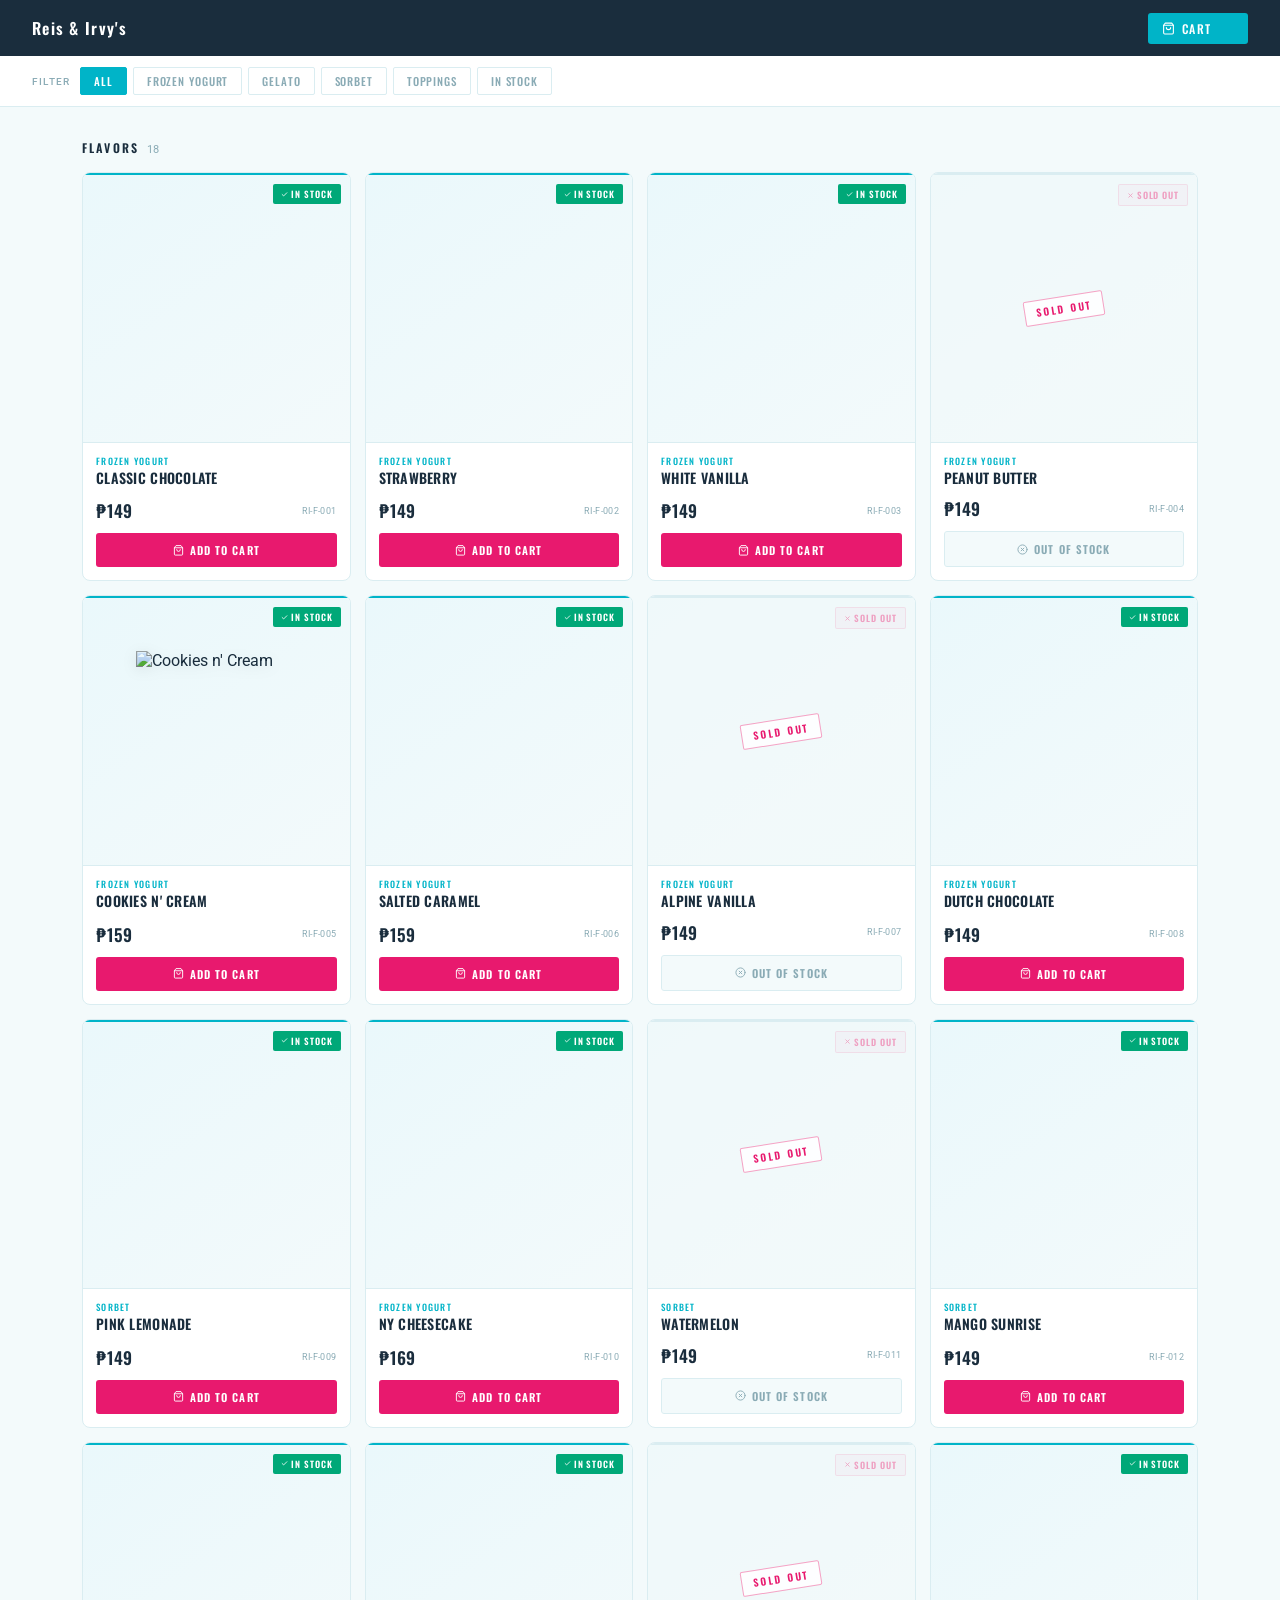
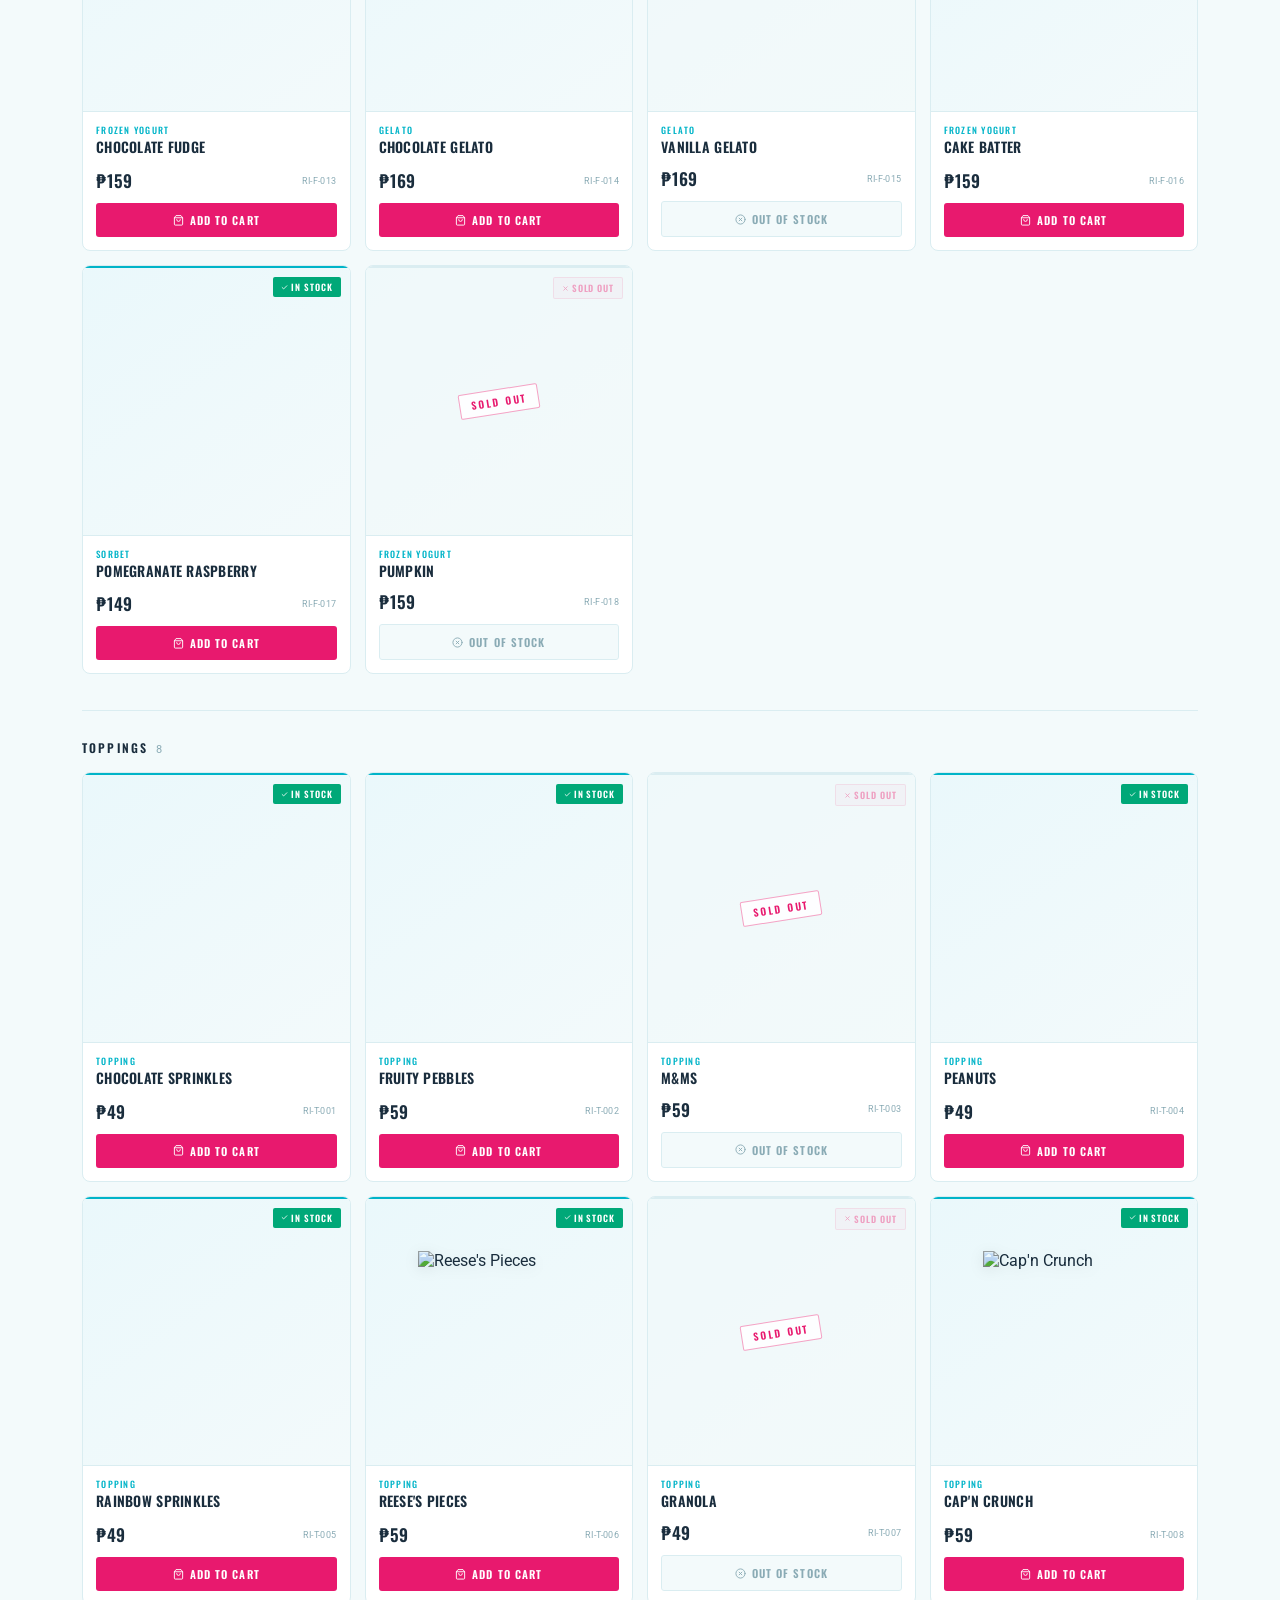
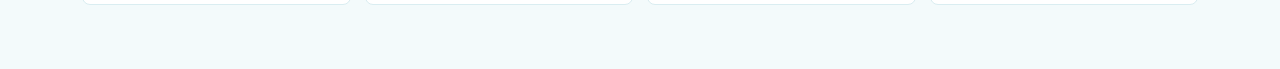
==== commit 0e6fa5d1: "separate style and html" ====
--- a/templates/product-grid.html
+++ b/templates/product-grid.html
@@ -7,490 +7,11 @@
 	<title>Reis & Irvy's</title>
 	<link href="https://fonts.googleapis.com/css2?family=Oswald:wght@500;600&family=Roboto:wght@400;500&display=swap"
 		rel="stylesheet">
-	<style>
-		:root {
-			--teal: #00b4c8;
-			--navy: #1a2d3d;
-			--pink: #e8196e;
-			--green: #00a878;
-			--bg: #f3fafb;
-			--white: #ffffff;
-			--border: #daedf1;
-			--muted: #8aabb5;
-		}
-
-		* {
-			margin: 0;
-			padding: 0;
-			box-sizing: border-box;
-		}
-
-		body {
-			background: var(--bg);
-			color: var(--navy);
-			font-family: 'Roboto', sans-serif;
-		}
-
-		/* ── Header ── */
-		header {
-			background: var(--navy);
-			height: 56px;
-			padding: 0 32px;
-			display: flex;
-			align-items: center;
-			justify-content: space-between;
-		}
-
-		.logo {
-			height: 28px;
-			filter: brightness(0) invert(1);
-		}
-
-		.logo-text {
-			font-family: 'Oswald', sans-serif;
-			font-size: 16px;
-			font-weight: 600;
-			color: #fff;
-			letter-spacing: 0.08em;
-			display: none;
-		}
-
-		.cart-btn {
-			display: flex;
-			align-items: center;
-			gap: 7px;
-			background: var(--teal);
-			color: #fff;
-			border: none;
-			padding: 7px 14px;
-			border-radius: 3px;
-			font-family: 'Oswald', sans-serif;
-			font-size: 12px;
-			font-weight: 500;
-			letter-spacing: 0.1em;
-			text-transform: uppercase;
-			cursor: pointer;
-			transition: opacity 0.15s;
-		}
-
-		.cart-btn:hover {
-			opacity: 0.88;
-		}
-
-		.cart-btn svg {
-			width: 13px;
-			height: 13px;
-			stroke: #fff;
-			fill: none;
-			stroke-width: 2;
-			stroke-linecap: round;
-			stroke-linejoin: round;
-		}
-
-		.cart-pill {
-			background: var(--pink);
-			color: #fff;
-			font-size: 10px;
-			font-weight: 700;
-			min-width: 16px;
-			height: 16px;
-			border-radius: 8px;
-			display: flex;
-			align-items: center;
-			justify-content: center;
-			padding: 0 4px;
-			opacity: 0;
-			transition: opacity 0.2s;
-		}
-
-		.cart-pill.show {
-			opacity: 1;
-		}
-
-		/* ── Filters ── */
-		.filters {
-			background: var(--white);
-			border-bottom: 1px solid var(--border);
-			padding: 11px 32px;
-			display: flex;
-			align-items: center;
-			gap: 6px;
-			flex-wrap: wrap;
-		}
-
-		.f-label {
-			font-size: 10px;
-			font-weight: 500;
-			letter-spacing: 0.12em;
-			text-transform: uppercase;
-			color: var(--muted);
-			margin-right: 4px;
-		}
-
-		.f-btn {
-			border: 1px solid var(--border);
-			background: transparent;
-			color: var(--muted);
-			font-family: 'Oswald', sans-serif;
-			font-size: 11px;
-			font-weight: 500;
-			letter-spacing: 0.08em;
-			text-transform: uppercase;
-			padding: 5px 13px;
-			border-radius: 2px;
-			cursor: pointer;
-			transition: all 0.15s;
-		}
-
-		.f-btn:hover {
-			border-color: var(--teal);
-			color: var(--teal);
-		}
-
-		.f-btn.active {
-			background: var(--teal);
-			border-color: var(--teal);
-			color: #fff;
-		}
-
-		.f-btn.active-pink {
-			background: var(--pink);
-			border-color: var(--pink);
-			color: #fff;
-		}
-
-		/* ── Page body ── */
-		.body {
-			max-width: 1180px;
-			margin: 0 auto;
-			padding: 32px 32px 64px;
-		}
-
-		/* ── Section row ── */
-		.section-row {
-			display: flex;
-			align-items: baseline;
-			gap: 8px;
-			margin-bottom: 16px;
-		}
-
-		.section-row h2 {
-			font-family: 'Oswald', sans-serif;
-			font-size: 12px;
-			font-weight: 600;
-			letter-spacing: 0.18em;
-			text-transform: uppercase;
-			color: var(--navy);
-		}
-
-		.section-row .cnt {
-			font-size: 11px;
-			color: var(--muted);
-		}
-
-		.divider {
-			border: none;
-			border-top: 1px solid var(--border);
-			margin: 36px 0 28px;
-		}
-
-		/* ── Grid ── */
-		.grid {
-			display: grid;
-			grid-template-columns: repeat(4, 1fr);
-			gap: 14px;
-		}
-
-		@media (max-width: 1020px) {
-			.grid {
-				grid-template-columns: repeat(3, 1fr);
-			}
-		}
-
-		@media (max-width: 680px) {
-			.grid {
-				grid-template-columns: repeat(2, 1fr);
-			}
-		}
-
-		@media (max-width: 420px) {
-			.grid {
-				grid-template-columns: 1fr;
-			}
-		}
-
-		/* ── Card ── */
-		.card {
-			background: var(--white);
-			border: 1px solid var(--border);
-			border-radius: 8px;
-			overflow: hidden;
-			display: none;
-			flex-direction: column;
-			transition: transform 0.18s, box-shadow 0.18s;
-		}
-
-		.card.visible {
-			display: flex;
-		}
-
-		.card:hover {
-			transform: translateY(-3px);
-			box-shadow: 0 6px 20px rgba(0, 180, 200, 0.12);
-		}
-
-		/* color accent */
-		.accent {
-			height: 2px;
-			background: var(--teal);
-		}
-
-		.accent.sold {
-			background: var(--border);
-		}
-
-		/* image */
-		.img-box {
-			aspect-ratio: 1;
-			background: linear-gradient(145deg, #eaf8fb 0%, #f3fafb 100%);
-			display: flex;
-			align-items: center;
-			justify-content: center;
-			padding: 18px;
-			position: relative;
-			overflow: hidden;
-		}
-
-		.img-box img {
-			width: 70%;
-			height: 70%;
-			object-fit: contain;
-			mix-blend-mode: multiply;
-			filter: drop-shadow(0 3px 7px rgba(0, 0, 0, 0.08));
-			transition: transform 0.32s;
-		}
-
-		.card:hover .img-box img {
-			transform: scale(1.05);
-		}
-
-		/* stock badge */
-		.stock {
-			position: absolute;
-			top: 9px;
-			right: 9px;
-			font-family: 'Oswald', sans-serif;
-			font-size: 9px;
-			font-weight: 600;
-			letter-spacing: 0.1em;
-			text-transform: uppercase;
-			padding: 3px 8px;
-			border-radius: 2px;
-			display: flex;
-			align-items: center;
-			gap: 3px;
-		}
-
-		.stock.in {
-			background: var(--green);
-			color: #fff;
-		}
-
-		.stock.out {
-			background: rgba(232, 25, 110, 0.07);
-			color: var(--pink);
-			border: 1px solid rgba(232, 25, 110, 0.25);
-		}
-
-		.stock svg {
-			width: 7px;
-			height: 7px;
-			stroke: currentColor;
-			fill: none;
-			stroke-width: 2.8;
-			stroke-linecap: round;
-			stroke-linejoin: round;
-		}
-
-		/* sold overlay */
-		.overlay {
-			position: absolute;
-			inset: 0;
-			background: rgba(243, 250, 251, 0.6);
-			display: flex;
-			align-items: center;
-			justify-content: center;
-			z-index: 2;
-		}
-
-		.stamp {
-			font-family: 'Oswald', sans-serif;
-			font-size: 10px;
-			font-weight: 600;
-			letter-spacing: 0.2em;
-			text-transform: uppercase;
-			color: var(--pink);
-			border: 1px solid rgba(232, 25, 110, 0.4);
-			padding: 4px 11px;
-			border-radius: 2px;
-			transform: rotate(-9deg);
-			background: rgba(255, 255, 255, 0.85);
-		}
-
-		/* info */
-		.info {
-			padding: 11px 13px 13px;
-			border-top: 1px solid var(--border);
-			flex: 1;
-			display: flex;
-			flex-direction: column;
-		}
-
-		.tag {
-			font-family: 'Oswald', sans-serif;
-			font-size: 9px;
-			font-weight: 500;
-			letter-spacing: 0.14em;
-			text-transform: uppercase;
-			color: var(--teal);
-			margin-bottom: 2px;
-		}
-
-		.name {
-			font-family: 'Oswald', sans-serif;
-			font-size: 14px;
-			font-weight: 600;
-			letter-spacing: 0.02em;
-			text-transform: uppercase;
-			color: var(--navy);
-			line-height: 1.2;
-			margin-bottom: 10px;
-		}
-
-		.row {
-			display: flex;
-			align-items: center;
-			justify-content: space-between;
-			margin-top: auto;
-			margin-bottom: 10px;
-		}
-
-		.price {
-			font-family: 'Oswald', sans-serif;
-			font-size: 17px;
-			font-weight: 600;
-			color: var(--navy);
-		}
-
-		.sku {
-			font-size: 9px;
-			color: var(--muted);
-			letter-spacing: 0.04em;
-		}
-
-		/* buttons */
-		.btn-add,
-		.btn-out {
-			width: 100%;
-			padding: 9px;
-			display: flex;
-			align-items: center;
-			justify-content: center;
-			gap: 6px;
-			font-family: 'Oswald', sans-serif;
-			font-size: 11px;
-			font-weight: 600;
-			letter-spacing: 0.1em;
-			text-transform: uppercase;
-			border-radius: 3px;
-			border: none;
-			cursor: pointer;
-			transition: all 0.16s;
-		}
-
-		.btn-add {
-			background: var(--pink);
-			color: #fff;
-		}
-
-		.btn-add:hover:not(:disabled) {
-			background: #cc1560;
-			transform: translateY(-1px);
-		}
-
-		.btn-add.added {
-			background: var(--green);
-		}
-
-		.btn-out {
-			background: var(--bg);
-			color: var(--muted);
-			border: 1px solid var(--border);
-			cursor: not-allowed;
-		}
-
-		.btn-add svg,
-		.btn-out svg {
-			width: 11px;
-			height: 11px;
-			stroke: currentColor;
-			fill: none;
-			stroke-width: 2;
-			stroke-linecap: round;
-			stroke-linejoin: round;
-		}
-
-		/* ── Toast ── */
-		.toast {
-			position: fixed;
-			bottom: 20px;
-			right: 20px;
-			background: var(--navy);
-			color: #fff;
-			font-size: 12px;
-			font-weight: 500;
-			padding: 10px 14px;
-			border-radius: 5px;
-			border-left: 3px solid var(--teal);
-			display: flex;
-			align-items: center;
-			gap: 9px;
-			min-width: 180px;
-			opacity: 0;
-			transform: translateY(8px);
-			transition: all 0.22s ease;
-			pointer-events: none;
-			z-index: 99;
-			box-shadow: 0 4px 18px rgba(0, 0, 0, 0.15);
-		}
-
-		.toast.show {
-			opacity: 1;
-			transform: translateY(0);
-		}
-
-		.toast svg {
-			width: 12px;
-			height: 12px;
-			stroke: var(--teal);
-			fill: none;
-			stroke-width: 2;
-			stroke-linecap: round;
-			stroke-linejoin: round;
-		}
-
-		.toast-n {
-			margin-left: auto;
-			background: var(--teal);
-			font-size: 10px;
-			font-weight: 700;
-			padding: 1px 6px;
-			border-radius: 2px;
-		}
-	</style>
+	<link rel="stylesheet" href="../style.css">
+
 </head>
 
-<body>
+<body class="body-product-grid">
 
 	<!-- Header -->
 	<header>
--- a/style.css
+++ b/style.css
@@ -0,0 +1,688 @@
+/*
+Theme Name: Kiosko
+Theme URI: https://wordpress.com/theme/kiosko/
+Author: Automattic
+Author URI: https://automattic.com/
+Description: Kiosko is a store theme for WooCommerce.
+Requires at least: 5.8
+Tested up to: 6.6
+Requires PHP: 5.7
+Version: 1.0.0
+License: GNU General Public License v2 or later
+License URI: http://www.gnu.org/licenses/gpl-2.0.html
+Template: 
+Text Domain: kiosko
+Tags: e-commerce, four-columns, wide-blocks, block-patterns, block-styles, featured-images, full-site-editing, rtl-language-support, sticky-post, template-editing, threaded-comments, translation-ready
+*/
+
+/*
+ * Control the hover stylings of outline block style.
+ * Unnecessary once block styles are configurable via theme.json
+ * https://github.com/WordPress/gutenberg/issues/42794
+ */
+.wp-block-button.is-style-outline>.wp-block-button__link:not(.has-background):hover {
+	background-color: var(--wp--preset--color--contrast);
+	color: var(--wp--preset--color--base);
+	border-color: var(--wp--preset--color--contrast);
+}
+
+/*
+ * Link styles
+ * https://github.com/WordPress/gutenberg/issues/42319
+ */
+a {
+	text-decoration-color: var(--wp--preset--color--primary);
+	text-decoration-thickness: 0.5px !important;
+	text-underline-offset: 0.05em;
+}
+
+/* Reset browser default margins for blockquote element */
+.wp-block-pullquote blockquote {
+	margin: 0;
+}
+
+/* Search button inside style */
+.wp-block-search__button-inside .wp-block-search__inside-wrapper {
+	padding: 4px;
+}
+
+/* Adjust font size for comment reply title */
+.wp-block-post-comments-form .comment-reply-title {
+	font-size: var(--wp--preset--font-size--large);
+}
+
+/* Remove the bottom margin from the button */
+.wp-block-post-comments-form .form-submit {
+	margin-bottom: 0;
+}
+
+/*
+ * Responsive menu container padding.
+ * This ensures the responsive container inherits the same
+ * spacing defined above. This behavior may be built into
+ * the Block Editor in the future.
+ */
+.wp-block-navigation__responsive-container.is-menu-open {
+	padding: var(--wp--preset--spacing--50);
+}
+
+/* Adjust the top padding for the submenu items */
+.wp-block-navigation__responsive-container.is-menu-open .wp-block-navigation__responsive-container-content .wp-block-navigation__submenu-container {
+	padding-top: var(--wp--preset--spacing--30);
+}
+
+/* Override the Gutenberg style to theme style */
+.wp-block-post-author__byline,
+.wp-block-post-author__bio {
+	font-size: inherit;
+}
+
+/* Round the avatar and reset the vertical alignment */
+.wp-block-post-author__avatar img {
+	border-radius: 999px;
+	line-height: 0;
+}
+
+/* Style tag cloud outline style  */
+.wp-block-tag-cloud.is-style-outline a {
+	border-color: var(--wp--preset--color--tertiary);
+	border-radius: 999px;
+	padding: 0 0.5rem;
+}
+
+.wp-block-tag-cloud.is-style-outline a:hover {
+	color: var(--wp--preset--color--base);
+	background-color: var(--wp--preset--color--primary);
+}
+
+/* Remove the default margin from author bio */
+.wp-block-post-author__bio {
+	margin: 0;
+}
+
+/* Remove the default margin from term description. */
+.wp-block-term-description p:first-child {
+	margin-top: 0;
+}
+
+.wp-block-term-description p:last-child {
+	margin-bottom: 0;
+}
+
+/* Normalise font sizes for the latest comments and latest posts widgets */
+.wp-block-latest-comments__comment-excerpt p,
+.wp-block-latest-comments__comment-date,
+.wp-block-latest-posts__post-author,
+.wp-block-latest-posts__post-date {
+	font-size: inherit;
+}
+
+/* Adjust font colour in the Calendar widget */
+.wp-block-calendar table:where(:not(.has-text-color)) {
+	color: var(--wp--preset--color--foreground);
+}
+
+/* Fix border radius setting for the avatar block */
+.wp-block-avatar a,
+.wp-block-avatar img {
+	border-radius: inherit;
+	vertical-align: middle;
+}
+
+/* Fix line height for various fields */
+.wp-block-search__input,
+.wp-block-post-comments-form .comment-form input:not([type=submit]):not([type=checkbox]),
+.wp-block-post-comments-form .comment-form textarea {
+	line-height: inherit;
+}
+
+/* Style  border colour for search and Jetpack subscription blocks */
+.wp-block-search__input,
+.wp-block-search__button-inside .wp-block-search__inside-wrapper,
+.wp-block-jetpack-subscriptions.wp-block-jetpack-subscriptions__supports-newline form input[type="email"] {
+	border-color: var(--wp--preset--color--tertiary);
+}
+
+/* Needed to style input field for various Jetpack blocks */
+.wp-block-jetpack-contact-form input:not([type="submit"]):not([type="checkbox"]),
+.wp-block-jetpack-contact-form select,
+.wp-block-jetpack-contact-form textarea,
+.wp-block-jetpack-mailchimp input:not([type="submit"]):not([type="checkbox"]),
+.wp-block-jetpack-revue input:not([type="submit"]):not([type="checkbox"]) {
+	background-color: #fff;
+	border: 1px solid var(--wp--preset--color--tertiary);
+	font-size: inherit;
+	line-height: inherit;
+	padding: 0.5rem;
+}
+
+.wp-block-jetpack-contact-form.contact-form label {
+	font-weight: 400;
+}
+
+.wp-block-jetpack-contact-form.contact-form label span {
+	opacity: 0.7;
+}
+
+.wp-block-jetpack-contact-form.contact-form select {
+	padding: 0.5rem;
+}
+
+.wp-block-jetpack-contact-form.contact-form textarea {
+	margin-bottom: var(--wp--preset--spacing--40);
+}
+
+/* Style the feedback you get after submitting the contact form */
+div[id^="contact-form-"] h4 {
+	font-size: var(--wp--preset--font-size--medium);
+	font-weight: inherit;
+	line-height: 1.555555556;
+}
+
+div[id^="contact-form-"] .contact-form-submission {
+	margin: 0;
+	padding: 0;
+}
+
+/* Adjust vertical margins in the mailchimp block */
+.wp-block-jetpack-mailchimp .wp-block-jetpack-button,
+.wp-block-jetpack-mailchimp p {
+	margin: var(--wp--preset--spacing--40) 0;
+}
+
+/* Adjust the size of the consent text in mailchimp block */
+#wp-block-jetpack-mailchimp_consent-text {
+	font-size: var(--wp--preset--font-size--small);
+	margin-bottom: 0;
+}
+
+/* Remove underline from the price after discounted */
+ins {
+	text-decoration: none;
+}
+
+/* Fix the hardcoded wide width value in the stylesheet for TT3 */
+.woocommerce.woocommerce-page main {
+	max-width: calc(var(--wp--style--global--wide-size) + var(--wp--style--root--padding-right) + var(--wp--style--root--padding-left));
+}
+
+/* ── Product Grid Styles ── */
+:root {
+	--teal: #00b4c8;
+	--navy: #1a2d3d;
+	--pink: #e8196e;
+	--green: #00a878;
+	--bg: #f3fafb;
+	--white: #ffffff;
+	--border: #daedf1;
+	--muted: #8aabb5;
+}
+
+* {
+	margin: 0;
+	padding: 0;
+	box-sizing: border-box;
+}
+
+.body-product-grid {
+	background: var(--bg);
+	color: var(--navy);
+	font-family: 'Roboto', sans-serif;
+}
+
+/* ── Header ── */
+header {
+	background: var(--navy);
+	height: 56px;
+	padding: 0 32px;
+	display: flex;
+	align-items: center;
+	justify-content: space-between;
+}
+
+.logo {
+	height: 28px;
+	filter: brightness(0) invert(1);
+}
+
+.logo-text {
+	font-family: 'Oswald', sans-serif;
+	font-size: 16px;
+	font-weight: 600;
+	color: #fff;
+	letter-spacing: 0.08em;
+	display: none;
+}
+
+.cart-btn {
+	display: flex;
+	align-items: center;
+	gap: 7px;
+	background: var(--teal);
+	color: #fff;
+	border: none;
+	padding: 7px 14px;
+	border-radius: 3px;
+	font-family: 'Oswald', sans-serif;
+	font-size: 12px;
+	font-weight: 500;
+	letter-spacing: 0.1em;
+	text-transform: uppercase;
+	cursor: pointer;
+	transition: opacity 0.15s;
+}
+
+.cart-btn:hover {
+	opacity: 0.88;
+}
+
+.cart-btn svg {
+	width: 13px;
+	height: 13px;
+	stroke: #fff;
+	fill: none;
+	stroke-width: 2;
+	stroke-linecap: round;
+	stroke-linejoin: round;
+}
+
+.cart-pill {
+	background: var(--pink);
+	color: #fff;
+	font-size: 10px;
+	font-weight: 700;
+	min-width: 16px;
+	height: 16px;
+	border-radius: 8px;
+	display: flex;
+	align-items: center;
+	justify-content: center;
+	padding: 0 4px;
+	opacity: 0;
+	transition: opacity 0.2s;
+}
+
+.cart-pill.show {
+	opacity: 1;
+}
+
+/* ── Filters ── */
+.filters {
+	background: var(--white);
+	border-bottom: 1px solid var(--border);
+	padding: 11px 32px;
+	display: flex;
+	align-items: center;
+	gap: 6px;
+	flex-wrap: wrap;
+}
+
+.f-label {
+	font-size: 10px;
+	font-weight: 500;
+	letter-spacing: 0.12em;
+	text-transform: uppercase;
+	color: var(--muted);
+	margin-right: 4px;
+}
+
+.f-btn {
+	border: 1px solid var(--border);
+	background: transparent;
+	color: var(--muted);
+	font-family: 'Oswald', sans-serif;
+	font-size: 11px;
+	font-weight: 500;
+	letter-spacing: 0.08em;
+	text-transform: uppercase;
+	padding: 5px 13px;
+	border-radius: 2px;
+	cursor: pointer;
+	transition: all 0.15s;
+}
+
+.f-btn:hover {
+	border-color: var(--teal);
+	color: var(--teal);
+}
+
+.f-btn.active {
+	background: var(--teal);
+	border-color: var(--teal);
+	color: #fff;
+}
+
+.f-btn.active-pink {
+	background: var(--pink);
+	border-color: var(--pink);
+	color: #fff;
+}
+
+/* ── Page body ── */
+.body {
+	max-width: 1180px;
+	margin: 0 auto;
+	padding: 32px 32px 64px;
+}
+
+/* ── Section row ── */
+.section-row {
+	display: flex;
+	align-items: baseline;
+	gap: 8px;
+	margin-bottom: 16px;
+}
+
+.section-row h2 {
+	font-family: 'Oswald', sans-serif;
+	font-size: 12px;
+	font-weight: 600;
+	letter-spacing: 0.18em;
+	text-transform: uppercase;
+	color: var(--navy);
+}
+
+.section-row .cnt {
+	font-size: 11px;
+	color: var(--muted);
+}
+
+.divider {
+	border: none;
+	border-top: 1px solid var(--border);
+	margin: 36px 0 28px;
+}
+
+/* ── Grid ── */
+.grid {
+	display: grid;
+	grid-template-columns: repeat(4, 1fr);
+	gap: 14px;
+}
+
+@media (max-width: 1020px) {
+	.grid {
+		grid-template-columns: repeat(3, 1fr);
+	}
+}
+
+@media (max-width: 680px) {
+	.grid {
+		grid-template-columns: repeat(2, 1fr);
+	}
+}
+
+@media (max-width: 420px) {
+	.grid {
+		grid-template-columns: 1fr;
+	}
+}
+
+/* ── Card ── */
+.card {
+	background: var(--white);
+	border: 1px solid var(--border);
+	border-radius: 8px;
+	overflow: hidden;
+	display: none;
+	flex-direction: column;
+	transition: transform 0.18s, box-shadow 0.18s;
+}
+
+.card.visible {
+	display: flex;
+}
+
+.card:hover {
+	transform: translateY(-3px);
+	box-shadow: 0 6px 20px rgba(0, 180, 200, 0.12);
+}
+
+/* color accent */
+.accent {
+	height: 2px;
+	background: var(--teal);
+}
+
+.accent.sold {
+	background: var(--border);
+}
+
+/* image */
+.img-box {
+	aspect-ratio: 1;
+	background: linear-gradient(145deg, #eaf8fb 0%, #f3fafb 100%);
+	display: flex;
+	align-items: center;
+	justify-content: center;
+	padding: 18px;
+	position: relative;
+	overflow: hidden;
+}
+
+.img-box img {
+	width: 70%;
+	height: 70%;
+	object-fit: contain;
+	mix-blend-mode: multiply;
+	filter: drop-shadow(0 3px 7px rgba(0, 0, 0, 0.08));
+	transition: transform 0.32s;
+}
+
+.card:hover .img-box img {
+	transform: scale(1.05);
+}
+
+/* stock badge */
+.stock {
+	position: absolute;
+	top: 9px;
+	right: 9px;
+	font-family: 'Oswald', sans-serif;
+	font-size: 9px;
+	font-weight: 600;
+	letter-spacing: 0.1em;
+	text-transform: uppercase;
+	padding: 3px 8px;
+	border-radius: 2px;
+	display: flex;
+	align-items: center;
+	gap: 3px;
+}
+
+.stock.in {
+	background: var(--green);
+	color: #fff;
+}
+
+.stock.out {
+	background: rgba(232, 25, 110, 0.07);
+	color: var(--pink);
+	border: 1px solid rgba(232, 25, 110, 0.25);
+}
+
+.stock svg {
+	width: 7px;
+	height: 7px;
+	stroke: currentColor;
+	fill: none;
+	stroke-width: 2.8;
+	stroke-linecap: round;
+	stroke-linejoin: round;
+}
+
+/* sold overlay */
+.overlay {
+	position: absolute;
+	inset: 0;
+	background: rgba(243, 250, 251, 0.6);
+	display: flex;
+	align-items: center;
+	justify-content: center;
+	z-index: 2;
+}
+
+.stamp {
+	font-family: 'Oswald', sans-serif;
+	font-size: 10px;
+	font-weight: 600;
+	letter-spacing: 0.2em;
+	text-transform: uppercase;
+	color: var(--pink);
+	border: 1px solid rgba(232, 25, 110, 0.4);
+	padding: 4px 11px;
+	border-radius: 2px;
+	transform: rotate(-9deg);
+	background: rgba(255, 255, 255, 0.85);
+}
+
+/* info */
+.info {
+	padding: 11px 13px 13px;
+	border-top: 1px solid var(--border);
+	flex: 1;
+	display: flex;
+	flex-direction: column;
+}
+
+.tag {
+	font-family: 'Oswald', sans-serif;
+	font-size: 9px;
+	font-weight: 500;
+	letter-spacing: 0.14em;
+	text-transform: uppercase;
+	color: var(--teal);
+	margin-bottom: 2px;
+}
+
+.name {
+	font-family: 'Oswald', sans-serif;
+	font-size: 14px;
+	font-weight: 600;
+	letter-spacing: 0.02em;
+	text-transform: uppercase;
+	color: var(--navy);
+	line-height: 1.2;
+	margin-bottom: 10px;
+}
+
+.row {
+	display: flex;
+	align-items: center;
+	justify-content: space-between;
+	margin-top: auto;
+	margin-bottom: 10px;
+}
+
+.price {
+	font-family: 'Oswald', sans-serif;
+	font-size: 17px;
+	font-weight: 600;
+	color: var(--navy);
+}
+
+.sku {
+	font-size: 9px;
+	color: var(--muted);
+	letter-spacing: 0.04em;
+}
+
+/* buttons */
+.btn-add,
+.btn-out {
+	width: 100%;
+	padding: 9px;
+	display: flex;
+	align-items: center;
+	justify-content: center;
+	gap: 6px;
+	font-family: 'Oswald', sans-serif;
+	font-size: 11px;
+	font-weight: 600;
+	letter-spacing: 0.1em;
+	text-transform: uppercase;
+	border-radius: 3px;
+	border: none;
+	cursor: pointer;
+	transition: all 0.16s;
+}
+
+.btn-add {
+	background: var(--pink);
+	color: #fff;
+}
+
+.btn-add:hover:not(:disabled) {
+	background: #cc1560;
+	transform: translateY(-1px);
+}
+
+.btn-add.added {
+	background: var(--green);
+}
+
+.btn-out {
+	background: var(--bg);
+	color: var(--muted);
+	border: 1px solid var(--border);
+	cursor: not-allowed;
+}
+
+.btn-add svg,
+.btn-out svg {
+	width: 11px;
+	height: 11px;
+	stroke: currentColor;
+	fill: none;
+	stroke-width: 2;
+	stroke-linecap: round;
+	stroke-linejoin: round;
+}
+
+/* ── Toast ── */
+.toast {
+	position: fixed;
+	bottom: 20px;
+	right: 20px;
+	background: var(--navy);
+	color: #fff;
+	font-size: 12px;
+	font-weight: 500;
+	padding: 10px 14px;
+	border-radius: 5px;
+	border-left: 3px solid var(--teal);
+	display: flex;
+	align-items: center;
+	gap: 9px;
+	min-width: 180px;
+	opacity: 0;
+	transform: translateY(8px);
+	transition: all 0.22s ease;
+	pointer-events: none;
+	z-index: 99;
+	box-shadow: 0 4px 18px rgba(0, 0, 0, 0.15);
+}
+
+.toast.show {
+	opacity: 1;
+	transform: translateY(0);
+}
+
+.toast svg {
+	width: 12px;
+	height: 12px;
+	stroke: var(--teal);
+	fill: none;
+	stroke-width: 2;
+	stroke-linecap: round;
+	stroke-linejoin: round;
+}
+
+.toast-n {
+	margin-left: auto;
+	background: var(--teal);
+	font-size: 10px;
+	font-weight: 700;
+	padding: 1px 6px;
+	border-radius: 2px;
+}
